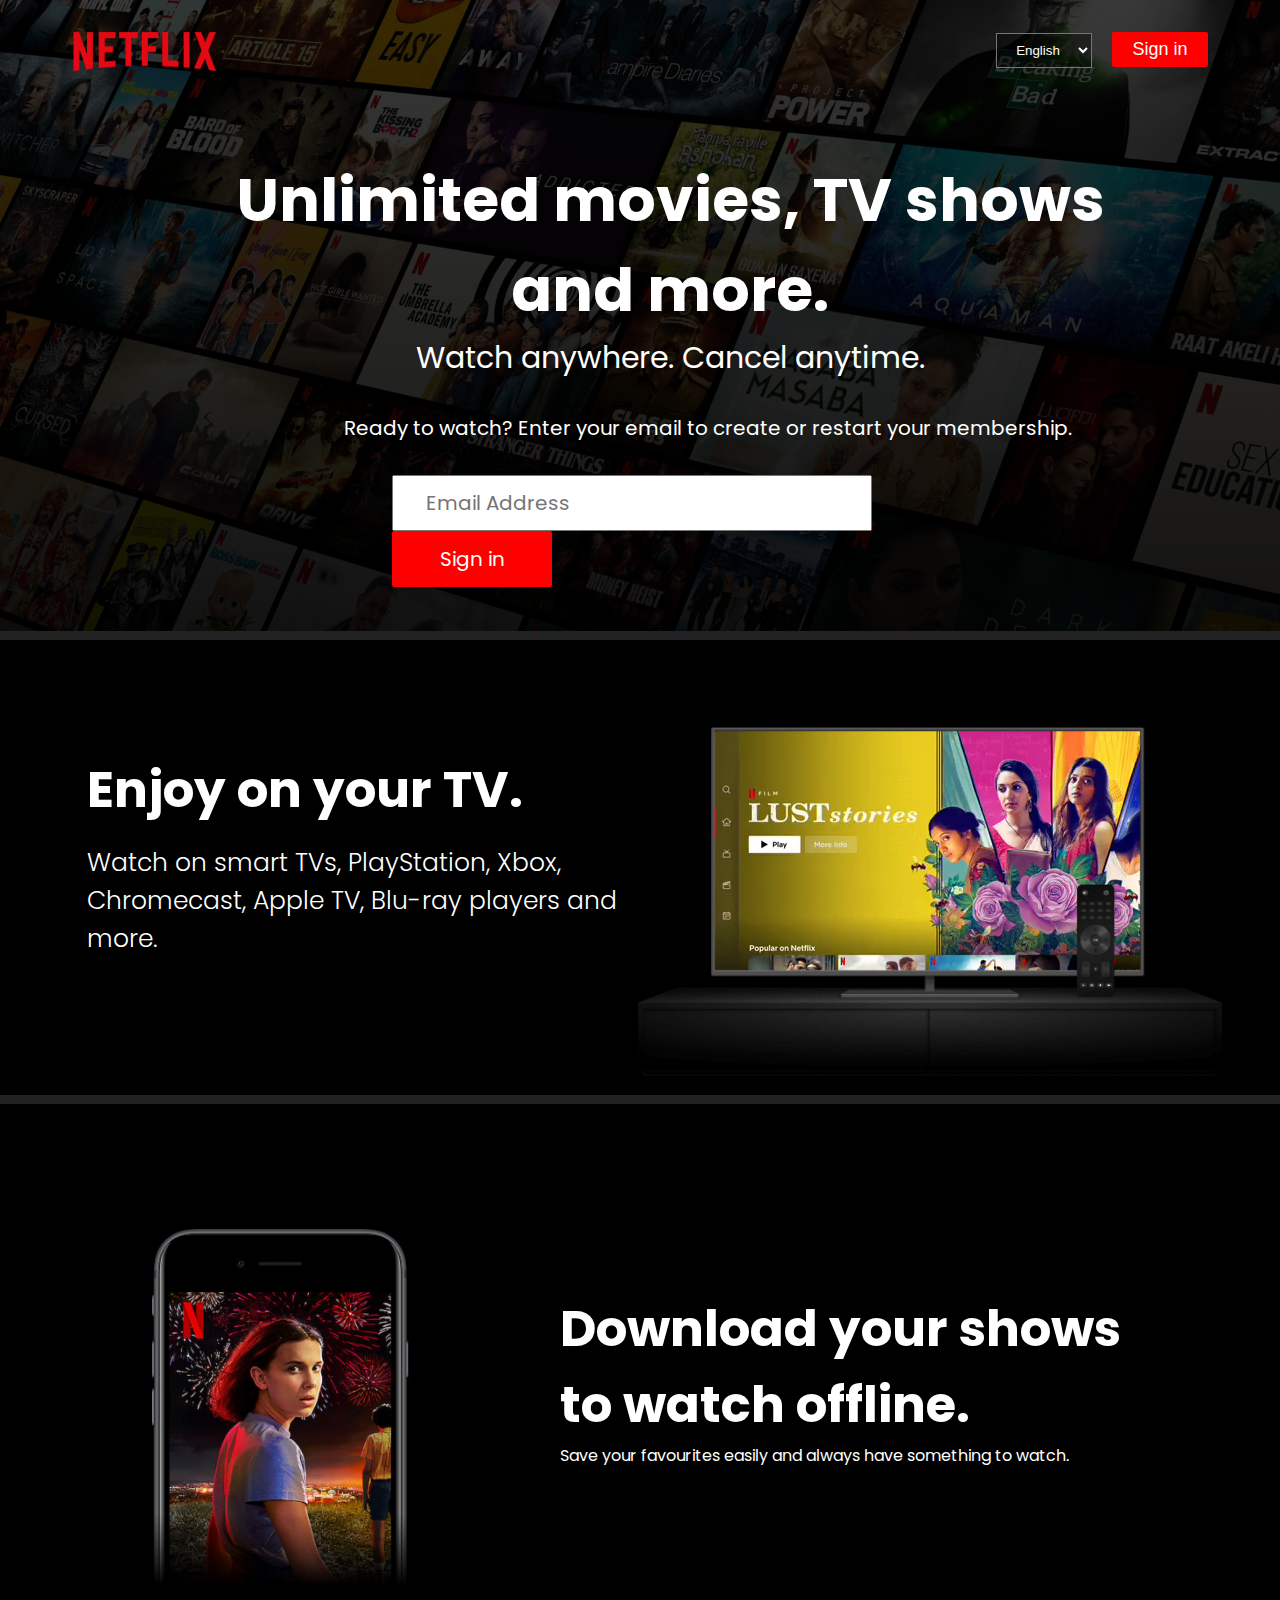
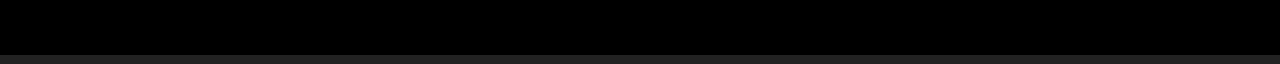
==== index.html @ 7299bcef "Add files via upload" ====
<!DOCTYPE html>
<html lang="en">

<head>
    <meta charset="UTF-8">
    <meta http-equiv="X-UA-Compatible" content="IE=edge">
    <meta name="viewport" content="width=device-width, initial-scale=1.0">
    <link rel="stylesheet" href="style.css">
    <link rel="stylesheet" href="pre-create.css">
    <link href="https://fonts.googleapis.com/css2?family=Poppins:wght@200;300;400&display=swap" rel="stylesheet">
    <title>Document</title>
</head>

<body>
    <header>
        <div class="main">
            <div class="logo_button flex">
                <div class="logo"><img src="images/logo.png" alt="" srcset=""></div>
                <div class="right_buttons ">
                    <div class="languages ">
                        <label for="pet-select"><i class="fa fa-globe"></i></label>
                        <select id="pet-select">
                            <option value="English">English</option>
                            <option value="हिन्दी">हिन्दी</option>
                        </select>
                        <button class="hedear_button">Sign in</button>
                    </div>
                </div>
            </div>
            <div class="center">
                <div class="header_data grid-center">
                    <h1>Unlimited movies, TV shows and more.</h1>
                    <p>Watch anywhere. Cancel anytime.</p>
                </div>
                <p class="width-100">Ready to watch? Enter your email to create or restart your membership.</p>
                <div class="search">
                    <div class="center">
                        <input type="text" placeholder="Email Address" name="search">
                        <button class="search_button">Sign in</button>
                    </div>
                </div>
            </div>
    </header>
    <section class="second_section">
        <div class="tvsection">
            <h1>Enjoy on your TV.</h1>
            <h3>Watch on smart TVs, PlayStation, Xbox, Chromecast, Apple TV, Blu-ray players and more.</h3>
        </div>
        <div class="video_section">
            <img src="images/tv.png" alt="" srcset="">
            <video autoplay loop muted plays-inline>
                <source src="images/1.m4v">
            </video>
        </div>
    </section>
    <section class="download_section">
        <div class="download_image">
            <img src="images/mobile.jpeg" alt="" srcset="">
        </div>
        <div class="download_data">
            <h1>Download your shows to watch offline.</h1>
            <p>Save your favourites easily and always have something to watch.</p>
        </div>

    </section>
</body>

</html>
---- style.css ----
body {
    overflow-x: hidden;
}

.main {
    height: 40rem;
    background: linear-gradient(rgba(0, 0, 0, 0.7), rgba(0, 0, 0, 0.9)), url(images/banner.jpeg);
    background-repeat: no-repeat;
    background-size: cover;
    padding: 0rem 4.5rem;
    border-bottom: 0.6rem solid #222222;
    /* z-index: -100; */
}

.logo img {
    width: 9rem;
}

#pet-select {
    height: 2.2rem;
    width: 6rem;

}

#pet-select {
    background: transparent;
    color: white;
    background-color:
        rgba(0, 0, 0, 0.4);
    text-align: center;
    cursor: pointer;
}

.hedear_button {
    background-color: red;
    color: white;
    width: 6rem;
    height: 2.2rem;
    border: none;
    margin-left: 1rem;
    font-size: 18px;
    border-radius: 2px;
    cursor: pointer;
}

.header_data {
    max-width: 90%;
}

input {
    width: 30rem;
    height: 3.5rem;
    padding: 0 2rem;
    font-family: 'Poppins', sans-serif;
    font-size: 20px;
    outline: none;

}

.search {
    margin-top: 2rem;
    margin-left: 20rem;
}

.center {
    margin-right: 100px;
}

.download_section {
    background-color: black;
    display: flex;
    justify-content: center;
    align-items: center;
    height: 35rem;
    color: white;
    font-family: 'Poppins', sans-serif;;
   border-bottom: 0.6rem solid #222222;
}
.download_image img{
    width: 35rem;
    /* margin-left: -9rem; */

}
.download_section h1{
    font-size: 50px;
    width: 80%;
}



























/* =================================================== */
@media only screen and (max-width: 600px) {
    .main {
        padding: 0;
        height: 45rem;
    }

    .flex {
        width: 100%;
        display: flex;
        justify-content: space-around;
        padding-top: 2rem;
        margin: auto;

    }

    .grid-center h1 {
        width: 170%;
        display: grid;
        place-items: center;
        font-size: 34px;
        color: white;
        font-family: 'Poppins', sans-serif;
        text-align: center;
    }

    .header_data p {
        margin-top: 1rem;
    }

    .width-100 {
        width: 100%;
        font-size: 20px;
        color: white;
        font-family: 'Poppins', sans-serif;
        margin-left: 3rem;
        margin-top: 2rem;
        text-align: center;
    }

    .search {
        margin: 0rem;
    }

    input {
        width: 21rem;
        height: 3.5rem;
        padding: 0px 2rem;
        font-family: 'Poppins', sans-serif;
        font-size: 20px;
        outline: none;
        margin: 26px 20px;
    }

    .search_button {
        width: 12rem;
        margin-left: 100px;
    }



}







































































/* ============================================= responsive ==============================================*/
@media only screen and (max-width: 600px) {


    .main {
        padding: 0;
    }

    .flex {
        display: flex;
        justify-content: space-between;
        padding-top: 2rem;

    }

    .grid-center {
        display: grid;
        place-items: center;
        font-size: 15px;
        color: white;
        padding-top: 5rem;
        margin-left: 0.5rem;
        font-family: 'Poppins', sans-serif;
        text-align: center;
    }
}
---- pre-create.css ----
* {
    padding: 0;
    margin: 0;
    box-sizing: border-box;
}

text-center {
    text-align: center;
}

.flex {
    display: flex;
    justify-content: space-between;
    padding-top: 2rem;
}

.grid-center {
    display: grid;
    place-items: center;
    font-size: 30px;
    color: white;
    padding-top: 5rem;
    margin-left: 10rem;
    font-family: 'Poppins', sans-serif;
    text-align: center;
}

.width-100 {
    width: 100%;
    font-size: 20px;
    color: white;
    font-family: 'Poppins', sans-serif;
    margin-left: 17rem;
    margin-top: 2rem;
}

.search_button {
    height: 3.5rem;
    width: 10rem;
    background-color: red;
    color: white;
    font-family: 'Poppins', sans-serif;
    font-size: 20px;
    border: none;
    border-radius: 2px;
    cursor: pointer;
}

.radius {
    border-radius: 2px;
}

.second_section {
    background-color: black;
    height: 29rem;
    color: white;
    font-family: 'Poppins', sans-serif;
    display: flex;
    justify-content: center;
    border-bottom: 0.6rem solid #222222
}

.tvsection {
    margin-top: 7rem;
    width: 43%;
    font-family: 'Poppins', sans-serif;
    position: relative;
}

.tvsection h1 {
    margin-bottom: 1rem;
    font-size: 50px;
}

.tvsection h3 {
    font-size: 25px;
    font-weight: 350;
}

.video_section img {
    width: 36.5rem;
    position: absolute;
    z-index: 10;
}

.video_section video {
    width: 30rem;
    margin-top: 88.9px;
    margin-left: 75px;
    z-index: -122;
}

/* =================================================== */
@media only screen and (max-width: 600px) {
    .main {
        padding: 0;
        height: 45rem;
    }

    .flex {
        width: 100%;
        display: flex;
        justify-content: space-around;
        padding-top: 2rem;
        margin: auto;

    }

    .grid-center {
        display: grid;
        place-items: center;
        font-size: 18px;
        color: white;
        padding-top: 2rem;
        margin-left: 6.5rem;
        font-family: 'Poppins', sans-serif;
        text-align: center;
    }

    .header_data p {
        margin-top: 1rem;
    }

    .width-100 {
        width: 100%;
        font-size: 20px;
        color: white;
        font-family: 'Poppins', sans-serif;
        margin-left: 3rem;
        margin-top: 2rem;
        text-align: center;
    }

    .second_section {
        height: 31rem;
        display: block;
    }

    .tvsection {
        width: 100%;
        margin-top: 0%;
        padding-top: 10%;
        text-align: center;
    }

    .tvsection h1 {
        font-size: 28px;
    }

    .tvsection h3 {
        font-size: 18px;
        font-weight: 350;
        padding: 0% 9%;
    }

    .video_section img {
        width: 23.5rem;
        position: absolute;
        z-index: 10;
    }

    .video_section video {
        width: 18rem;
        margin-top: 58.9px;
        margin-left: 49px;
        z-index: -122;
    }
}
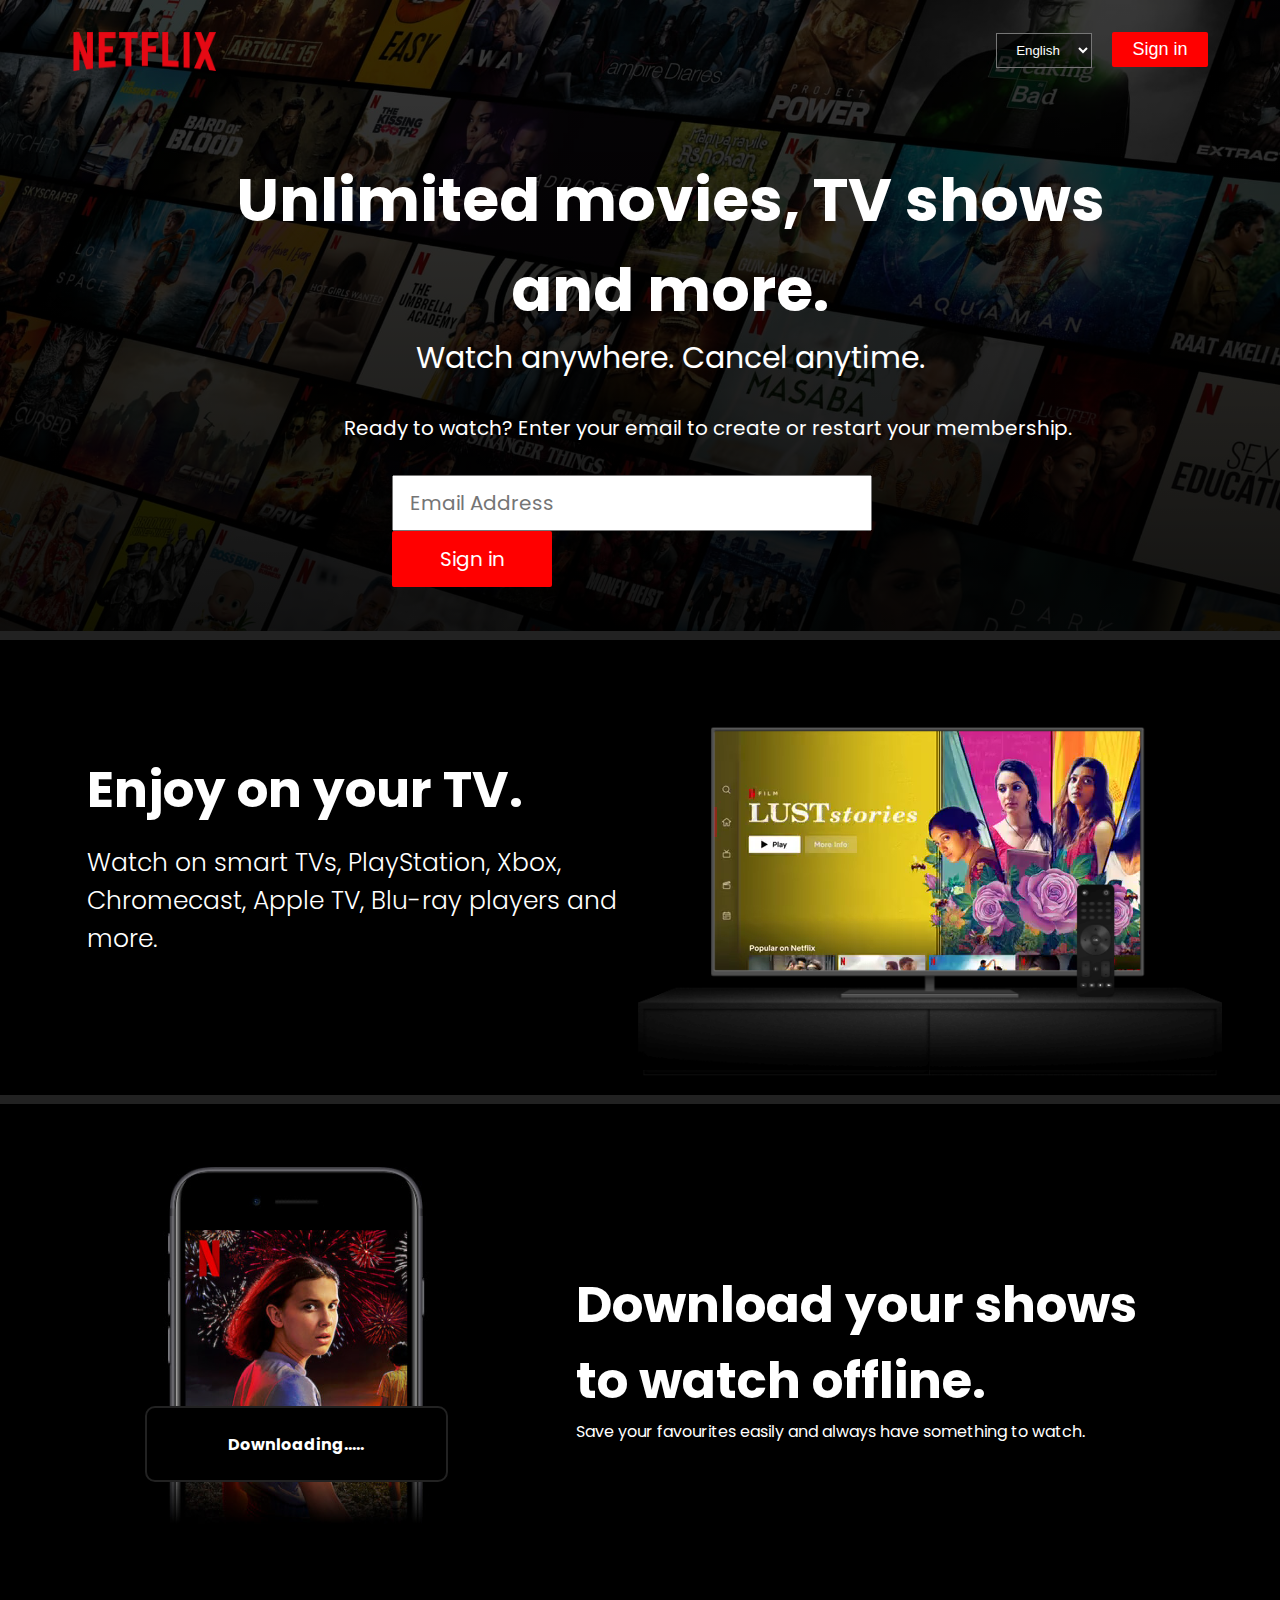
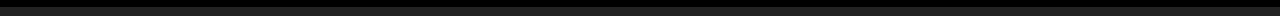
==== commit 3a1cb586: "Add files via upload" ====
--- a/index.html
+++ b/index.html
@@ -56,13 +56,33 @@
     <section class="download_section">
         <div class="download_image">
             <img src="images/mobile.jpeg" alt="" srcset="">
+            <div class="animation">
+            <img class="stranger_things"src="images/boxshot.png" alt="" srcset="">
+            <h4>Downloading.....</h4>
+            <img src="images/download-icon.gif" alt="" srcset="">    
+            </div>
         </div>
+        
         <div class="download_data">
             <h1>Download your shows to watch offline.</h1>
             <p>Save your favourites easily and always have something to watch.</p>
         </div>
+    </section>
+    <div class="copy_section">
+        <div class="copy_data">
+            <h1>Download your shows to watch offline.</h1>
+            <p>Save your favourites easily and always have something to watch.</p>
+        </div>
+        <div class="copy_stranger_image">
+            <img class="copy_stranger_image" src="images/mobile.jpeg" alt="" srcset="">
+            <div class="copy_animation">
+            <img class="copy_stranger_things"src="images/boxshot.png" alt="" srcset="">
+            <h4>Downloading.....</h4>
+            <img src="images/download-icon.gif" alt="" srcset="">    
+            </div>
+        </div>
 
-    </section>
+    </div>
 </body>
 
 </html>--- a/style.css
+++ b/style.css
@@ -50,7 +50,7 @@
 input {
     width: 30rem;
     height: 3.5rem;
-    padding: 0 2rem;
+    padding: 0 1rem;
     font-family: 'Poppins', sans-serif;
     font-size: 20px;
     outline: none;
@@ -71,21 +71,47 @@
     display: flex;
     justify-content: center;
     align-items: center;
-    height: 35rem;
+    height: 32rem;
     color: white;
     font-family: 'Poppins', sans-serif;;
    border-bottom: 0.6rem solid #222222;
+   position: relative;
 }
 .download_image img{
     width: 35rem;
-    /* margin-left: -9rem; */
+     margin-left: 1rem;
 
 }
 .download_section h1{
     font-size: 50px;
     width: 80%;
 }
-
+.animation{
+    border: 2px solid;
+    display: flex;
+    width: 302.969px;
+    justify-content: space-around;
+    height: 76px;
+    align-items: center;
+    border: 2px solid #222222;
+    border-radius: 10px;
+    background-color: black;
+    position: relative;
+    left: 145px;
+    bottom: 125px;
+    z-index: 100;
+}
+.animation .stanger_things{
+    height: 72px;
+    width: 51px;
+}
+
+.animation img{
+    width: 15%;
+}
+.copy_section{
+    display: none;
+}
 
 
 
--- a/pre-create.css
+++ b/pre-create.css
@@ -165,4 +165,57 @@
         margin-left: 49px;
         z-index: -122;
     }
+
+    .download_section {
+        display: none;
+    }
+
+    .copy_section {
+        display: block;
+        background-color: black;
+        color: white;
+        position: relative;
+    }
+
+    .copy_data {
+        text-align: center;
+        font-family: 'Poppins', sans-serif;
+        font-size: 15px;
+        padding: 1.5rem 21px;
+    }
+    .copy_data p{
+        margin-top: 22px;
+    }
+
+    .copy_image img {
+        width: 500px;
+    }
+
+    .copy_stranger_image {
+        width: 500px;
+        margin: -0 -28px;
+    }
+
+    .copy_animation {
+        display: flex;
+        align-items: center;
+        border: 2px solid #222222;
+        display: flex;
+        width: 18rem;
+        margin: 0px 80px;
+        justify-content: space-around;
+        align-items: center;
+        font-family: 'Poppins', sans-serif;
+        position: relative;
+        bottom: 120px;
+        border-radius: 10px;
+        background-color: black;
+        padding: 11px;
+      
+    }
+
+
+    .copy_animation img {
+        width: 15%;
+    }
 }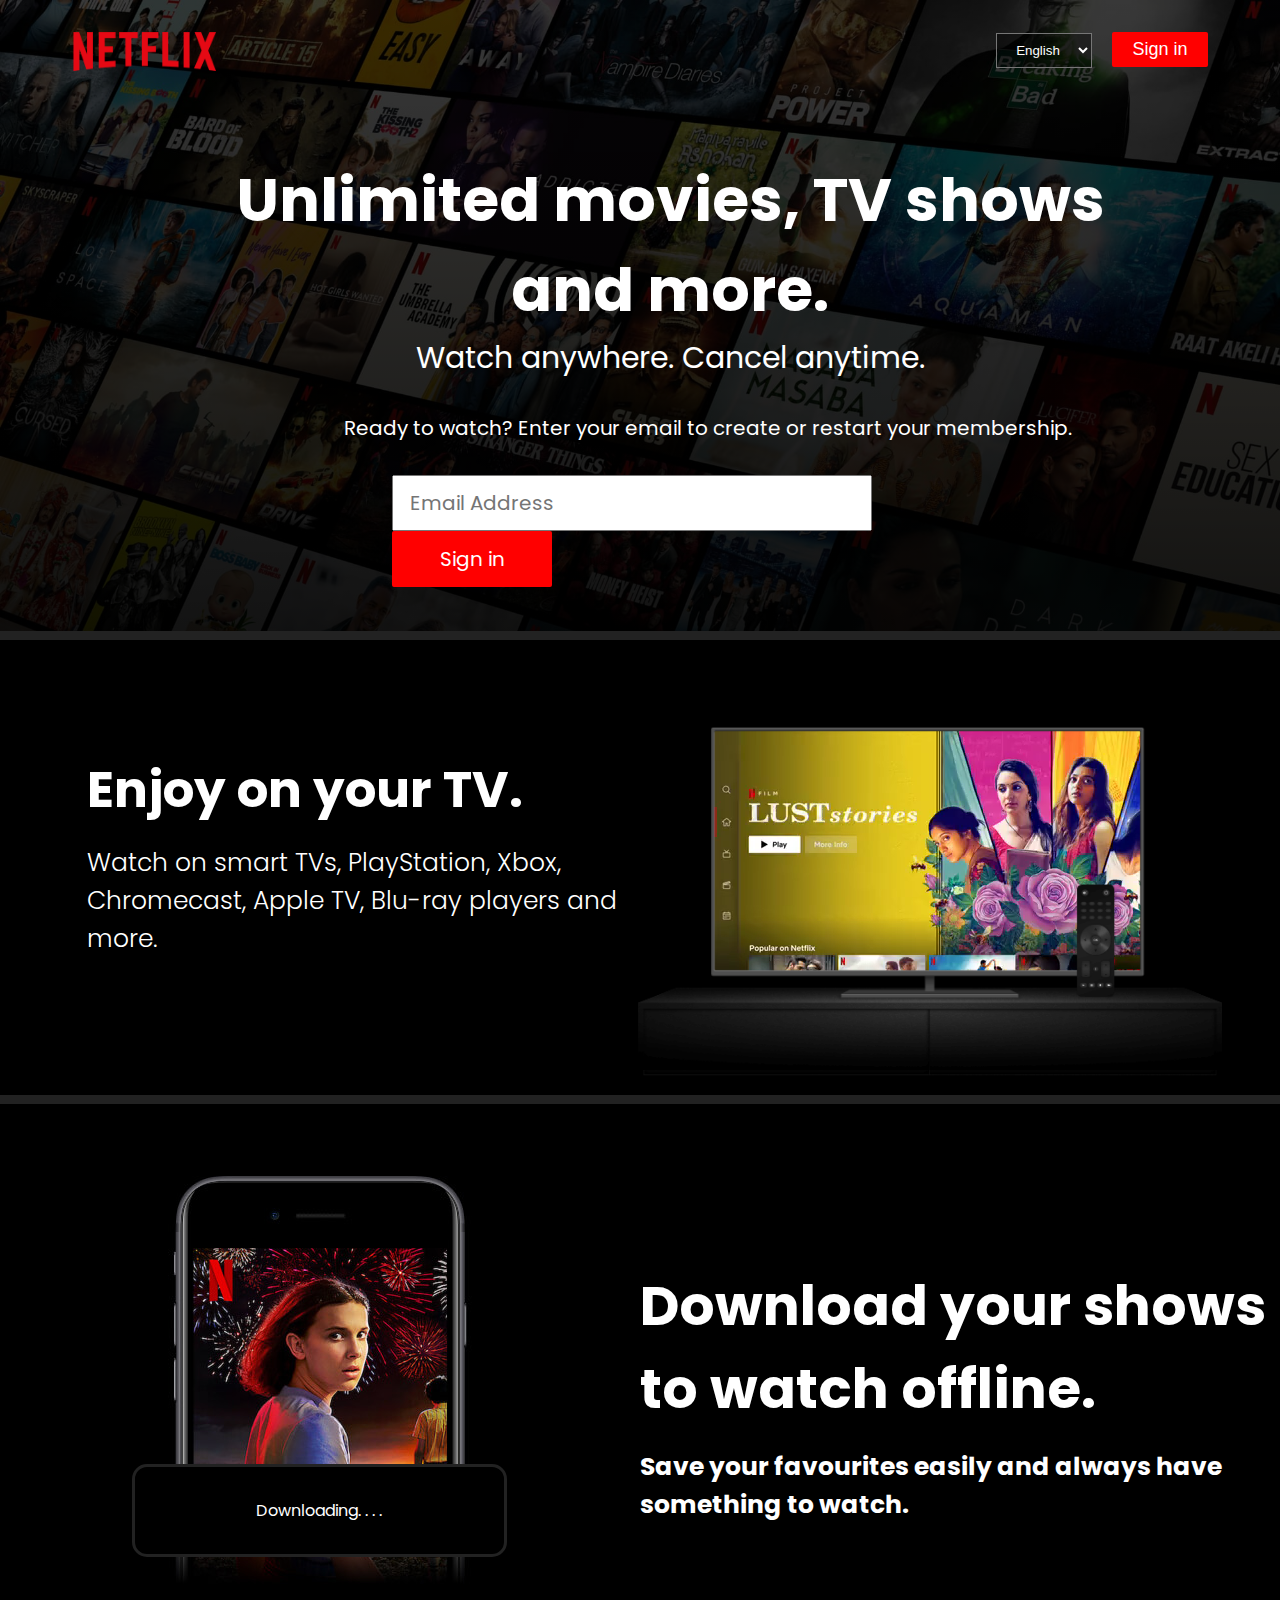
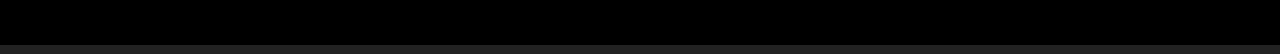
==== commit c5755cb9: "Add files via upload" ====
--- a/index.html
+++ b/index.html
@@ -53,36 +53,23 @@
             </video>
         </div>
     </section>
-    <section class="download_section">
-        <div class="download_image">
-            <img src="images/mobile.jpeg" alt="" srcset="">
-            <div class="animation">
-            <img class="stranger_things"src="images/boxshot.png" alt="" srcset="">
-            <h4>Downloading.....</h4>
-            <img src="images/download-icon.gif" alt="" srcset="">    
-            </div>
+    <section class="download">
+        <div class="left">
+            <img src="images/mobile.jpeg" alt="">
         </div>
-        
-        <div class="download_data">
+        <div class="left_content">
+            <img src="images/boxshot.png" alt="" srcset="">
+            <p>Downloading. . . .</p>
+            <img class="gif_img" src="images/download _anim.gif" alt="" srcset="">
+        </div>
+
+        <div class="right">
             <h1>Download your shows to watch offline.</h1>
-            <p>Save your favourites easily and always have something to watch.</p>
+            <br>
+            <h3>Save your favourites easily and always have something to watch.</h3>
         </div>
     </section>
-    <div class="copy_section">
-        <div class="copy_data">
-            <h1>Download your shows to watch offline.</h1>
-            <p>Save your favourites easily and always have something to watch.</p>
-        </div>
-        <div class="copy_stranger_image">
-            <img class="copy_stranger_image" src="images/mobile.jpeg" alt="" srcset="">
-            <div class="copy_animation">
-            <img class="copy_stranger_things"src="images/boxshot.png" alt="" srcset="">
-            <h4>Downloading.....</h4>
-            <img src="images/download-icon.gif" alt="" srcset="">    
-            </div>
-        </div>
 
-    </div>
 </body>
 
 </html>--- a/style.css
+++ b/style.css
@@ -66,52 +66,6 @@
     margin-right: 100px;
 }
 
-.download_section {
-    background-color: black;
-    display: flex;
-    justify-content: center;
-    align-items: center;
-    height: 32rem;
-    color: white;
-    font-family: 'Poppins', sans-serif;;
-   border-bottom: 0.6rem solid #222222;
-   position: relative;
-}
-.download_image img{
-    width: 35rem;
-     margin-left: 1rem;
-
-}
-.download_section h1{
-    font-size: 50px;
-    width: 80%;
-}
-.animation{
-    border: 2px solid;
-    display: flex;
-    width: 302.969px;
-    justify-content: space-around;
-    height: 76px;
-    align-items: center;
-    border: 2px solid #222222;
-    border-radius: 10px;
-    background-color: black;
-    position: relative;
-    left: 145px;
-    bottom: 125px;
-    z-index: 100;
-}
-.animation .stanger_things{
-    height: 72px;
-    width: 51px;
-}
-
-.animation img{
-    width: 15%;
-}
-.copy_section{
-    display: none;
-}
 
 
 
--- a/pre-create.css
+++ b/pre-create.css
@@ -88,6 +88,54 @@
     margin-top: 88.9px;
     margin-left: 75px;
     z-index: -122;
+}
+
+.download {
+    background-color: black;
+    position: relative;
+    height: 550px;
+    display: flex;
+    border-bottom: 0.6rem solid #222222
+}
+
+.left_content {
+    display: flex;
+    color: white;
+    justify-content: space-around;
+    align-items: center;
+    width: 375px;
+    border: 3px solid #222222;
+    font-family: 'Poppins', sans-serif;
+    height: 93px;
+    position: absolute;
+    top: 360px;
+    left: 132px;
+    background-color: black;
+    border-radius: 15px;
+
+}
+
+.left_content img {
+width: 50px;
+height: auto;
+}
+
+
+.right {
+    color: white;
+    display: grid;
+    position: absolute;
+    left: 40rem;
+    top: 10rem;
+    width: 43rem;
+}
+.right h1{
+    font-family:'Poppins', sans-serif;
+    font-size: 55px;
+}
+.right h3{
+    font-family:'Poppins', sans-serif;
+    font-size: 25px;
 }
 
 /* =================================================== */
@@ -165,57 +213,55 @@
         margin-left: 49px;
         z-index: -122;
     }
-
-    .download_section {
-        display: none;
-    }
-
-    .copy_section {
+    .download{
         display: block;
-        background-color: black;
-        color: white;
-        position: relative;
-    }
-
-    .copy_data {
-        text-align: center;
-        font-family: 'Poppins', sans-serif;
-        font-size: 15px;
-        padding: 1.5rem 21px;
-    }
-    .copy_data p{
-        margin-top: 22px;
-    }
-
-    .copy_image img {
-        width: 500px;
-    }
-
-    .copy_stranger_image {
-        width: 500px;
-        margin: -0 -28px;
-    }
-
-    .copy_animation {
+        position: absolute;
+        background-color: #000;
+        height: 650px;
+    }
+
+    .left{
+        background-color: #000;
+        height: 570px;
+    }
+
+    .left img{
+        width: 393px;
+     margin: 250px 0px;
+    }
+    .left_content {
         display: flex;
-        align-items: center;
-        border: 2px solid #222222;
-        display: flex;
-        width: 18rem;
-        margin: 0px 80px;
+        color: white;
         justify-content: space-around;
         align-items: center;
+        width: 285px;
+        border: 3px solid #222222;
         font-family: 'Poppins', sans-serif;
-        position: relative;
-        bottom: 120px;
-        border-radius: 10px;
+        height: 82px;
+        position: absolute;
+        top: 520px;
+        left: 55px;
         background-color: black;
-        padding: 11px;
-      
-    }
-
-
-    .copy_animation img {
-        width: 15%;
-    }
-}+        border-radius: 15px;
+    }
+
+    .right{color: #000;
+        position: absolute;
+        left: 5px;
+        color: white;
+        font-size: 10px;
+        top: 1rem;
+        width: 10rem;
+        text-align: center;
+    
+}
+.right h1{
+    font-size: 25px;
+    width: 350px;
+    text-align: center;
+    margin-bottom: 20px;}
+
+}
+
+   
+
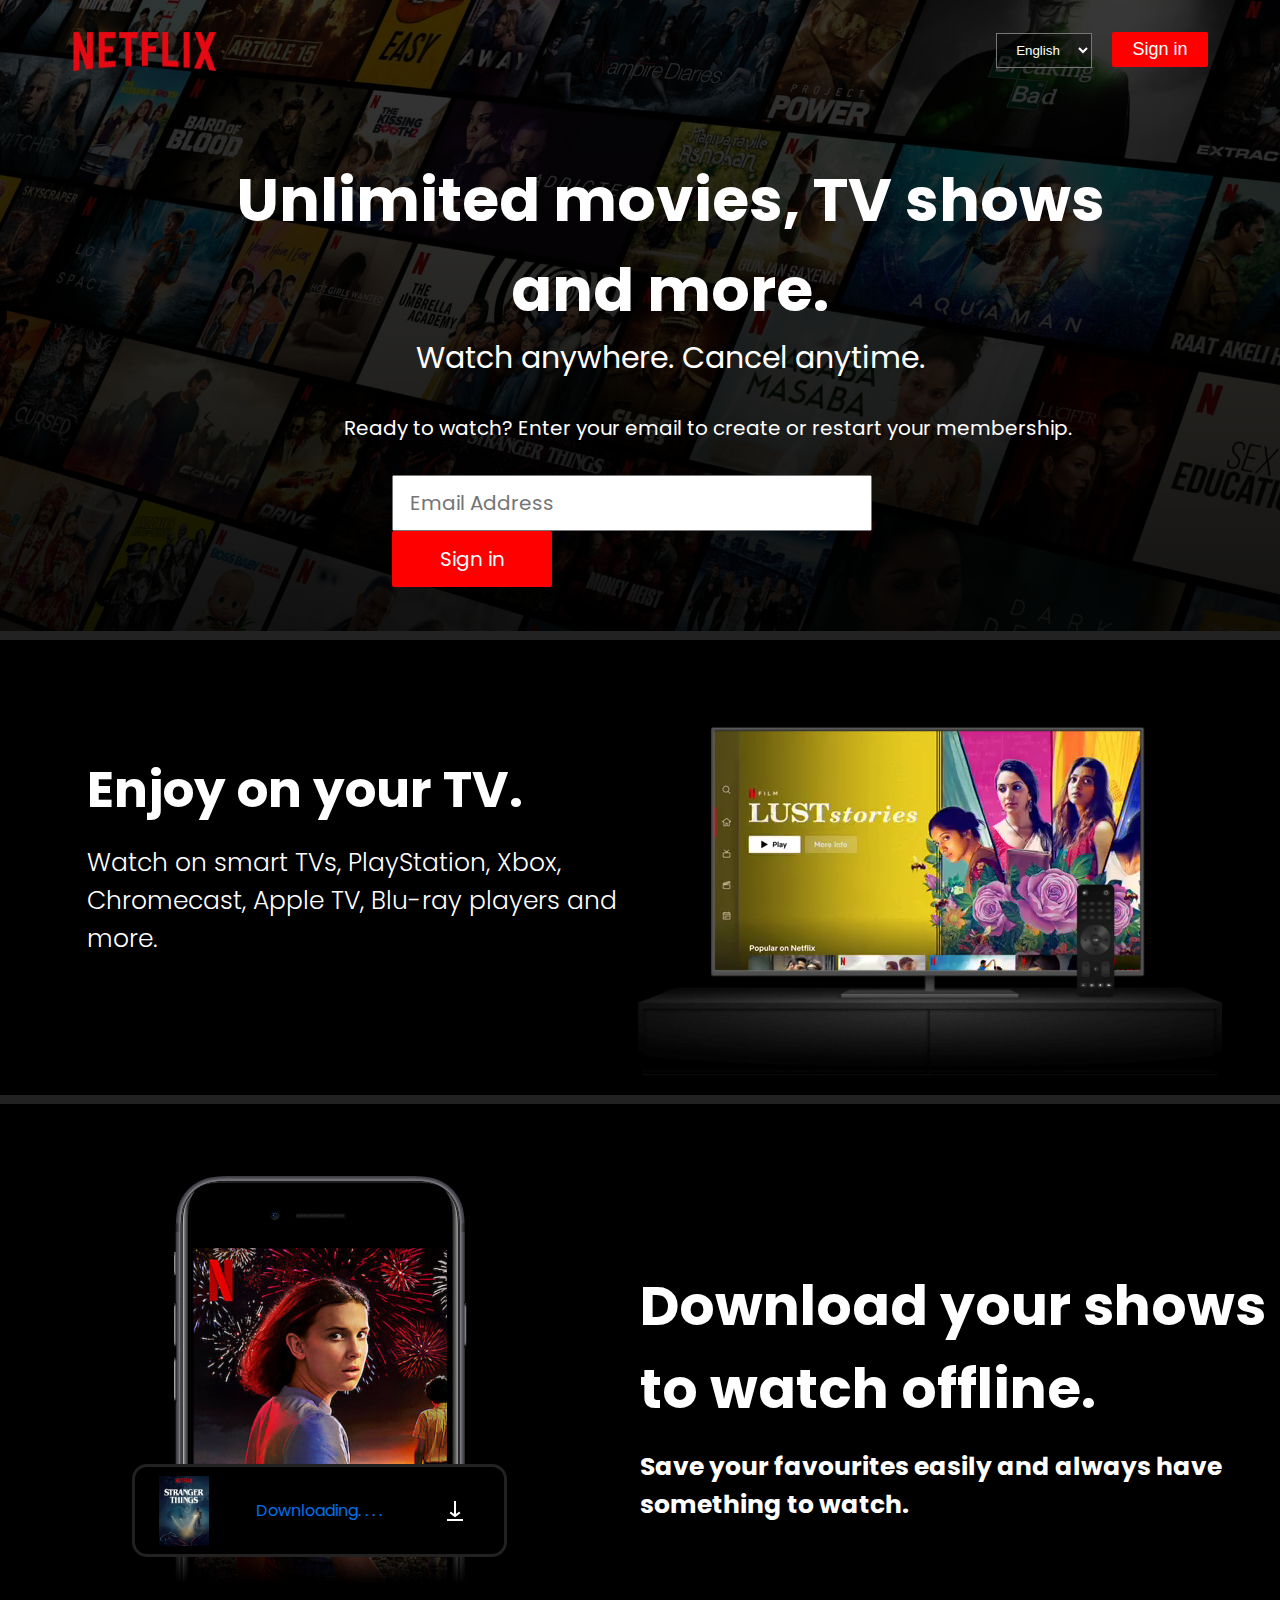
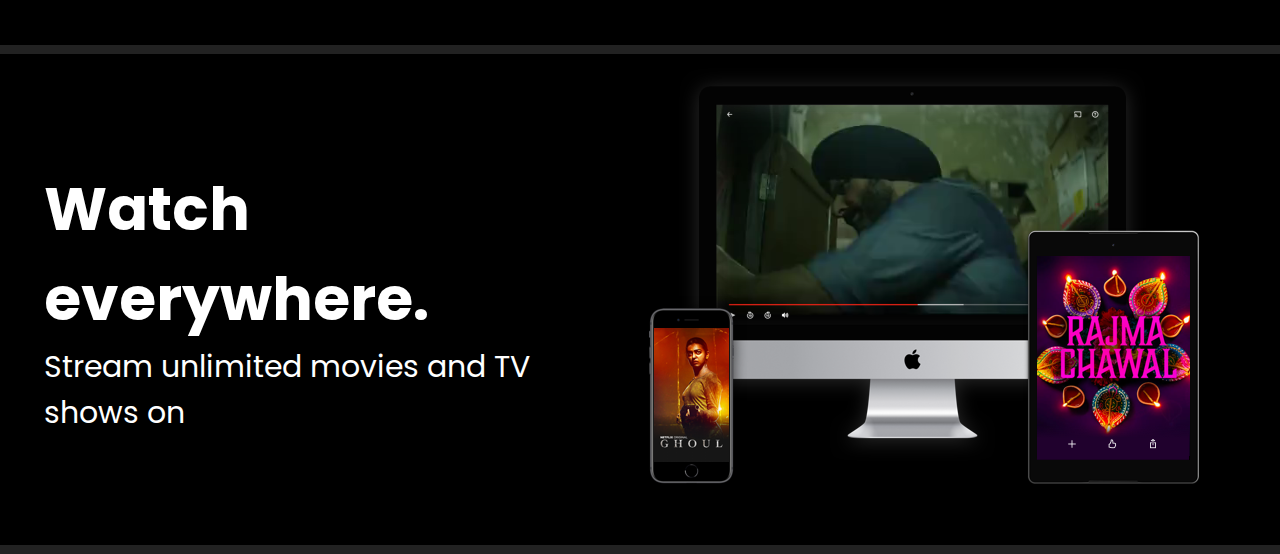
==== commit 9f401daf: "new changes" ====
--- a/index.html
+++ b/index.html
@@ -59,7 +59,8 @@
         </div>
         <div class="left_content">
             <img src="images/boxshot.png" alt="" srcset="">
-            <p>Downloading. . . .</p>
+            <p style="color:
+            #0071eb;">Downloading. . . .</p>
             <img class="gif_img" src="images/download _anim.gif" alt="" srcset="">
         </div>
 
@@ -69,6 +70,18 @@
             <h3>Save your favourites easily and always have something to watch.</h3>
         </div>
     </section>
+    <section class="section3">
+        <div class="section_data3">
+            <h1>Watch everywhere.</h1>
+               <p>Stream unlimited movies and TV shows on</p>
+        </div>
+        <div class="section3_section">
+            <img src="images/monitor.png" alt="" srcset="">
+            <video autoplay loop muted plays-inline>
+                <source src="images/2.m4v">
+            </video>
+        </div>
+    </section>
 
 </body>
 
--- a/style.css
+++ b/style.css
@@ -65,6 +65,8 @@
 .center {
     margin-right: 100px;
 }
+.section3_section{
+}
 
 
 
--- a/pre-create.css
+++ b/pre-create.css
@@ -116,8 +116,8 @@
 }
 
 .left_content img {
-width: 50px;
-height: auto;
+    width: 50px;
+    height: auto;
 }
 
 
@@ -129,13 +129,55 @@
     top: 10rem;
     width: 43rem;
 }
-.right h1{
-    font-family:'Poppins', sans-serif;
+
+.right h1 {
+    font-family: 'Poppins', sans-serif;
     font-size: 55px;
 }
-.right h3{
-    font-family:'Poppins', sans-serif;
+
+.right h3 {
+    font-family: 'Poppins', sans-serif;
     font-size: 25px;
+}
+
+.section3 {
+    background-color: #000;
+    height: 500px;
+    display: flex;
+    align-items: center;
+    justify-content: space-around;
+    color: white;
+    font-family: 'Poppins', sans-serif;
+    font-size: 30px;
+    border-bottom: 0.6rem solid #222222;
+    margin-top: 610px;
+}
+
+.section_data3 {
+    width: 40%;
+    margin-right: -3rem;
+
+}
+
+.section3_section {
+    position: relative;
+    z-index: 110;
+}
+
+.section3_section img {
+    position: relative;
+}
+
+.section3_section video {
+    position: absolute;
+    right: 118px;
+    width: 419px;
+    top: 38px;
+    z-index: -110;
+}
+
+.section3 {
+    margin-top: 0px;
 }
 
 /* =================================================== */
@@ -174,7 +216,7 @@
         font-size: 20px;
         color: white;
         font-family: 'Poppins', sans-serif;
-        margin-left: 3rem;
+        margin-left: 20px;
         margin-top: 2rem;
         text-align: center;
     }
@@ -213,22 +255,24 @@
         margin-left: 49px;
         z-index: -122;
     }
-    .download{
+
+    .download {
         display: block;
         position: absolute;
         background-color: #000;
         height: 650px;
     }
 
-    .left{
+    .left {
         background-color: #000;
         height: 570px;
     }
 
-    .left img{
+    .left img {
         width: 393px;
-     margin: 250px 0px;
-    }
+        margin: 250px 0px;
+    }
+
     .left_content {
         display: flex;
         color: white;
@@ -245,7 +289,8 @@
         border-radius: 15px;
     }
 
-    .right{color: #000;
+    .right {
+        color: #000;
         position: absolute;
         left: 5px;
         color: white;
@@ -253,15 +298,46 @@
         top: 1rem;
         width: 10rem;
         text-align: center;
-    
-}
-.right h1{
-    font-size: 25px;
-    width: 350px;
-    text-align: center;
-    margin-bottom: 20px;}
-
-}
-
-   
-
+
+    }
+
+    .right h1 {
+        font-size: 25px;
+        width: 350px;
+        text-align: center;
+        margin-bottom: 20px;
+    }
+
+    .section3_section {
+        margin-top: 3rem;
+    }
+
+    .section3 {
+        margin-top: 630px;
+        display: block;
+        height: 585px;
+    }
+
+    .section_data3 {
+        width: 100%;
+        font-size: 24px;
+        padding-top: 41px;
+        text-align: center;
+    }
+
+    .section3_section img {
+        position: relative;
+        width: 393px;
+    }
+
+
+    .section3_section video {
+        position: absolute;
+        right: 76px;
+        width: 243px;
+        top: 23px;
+        z-index: -110;
+    }
+
+
+}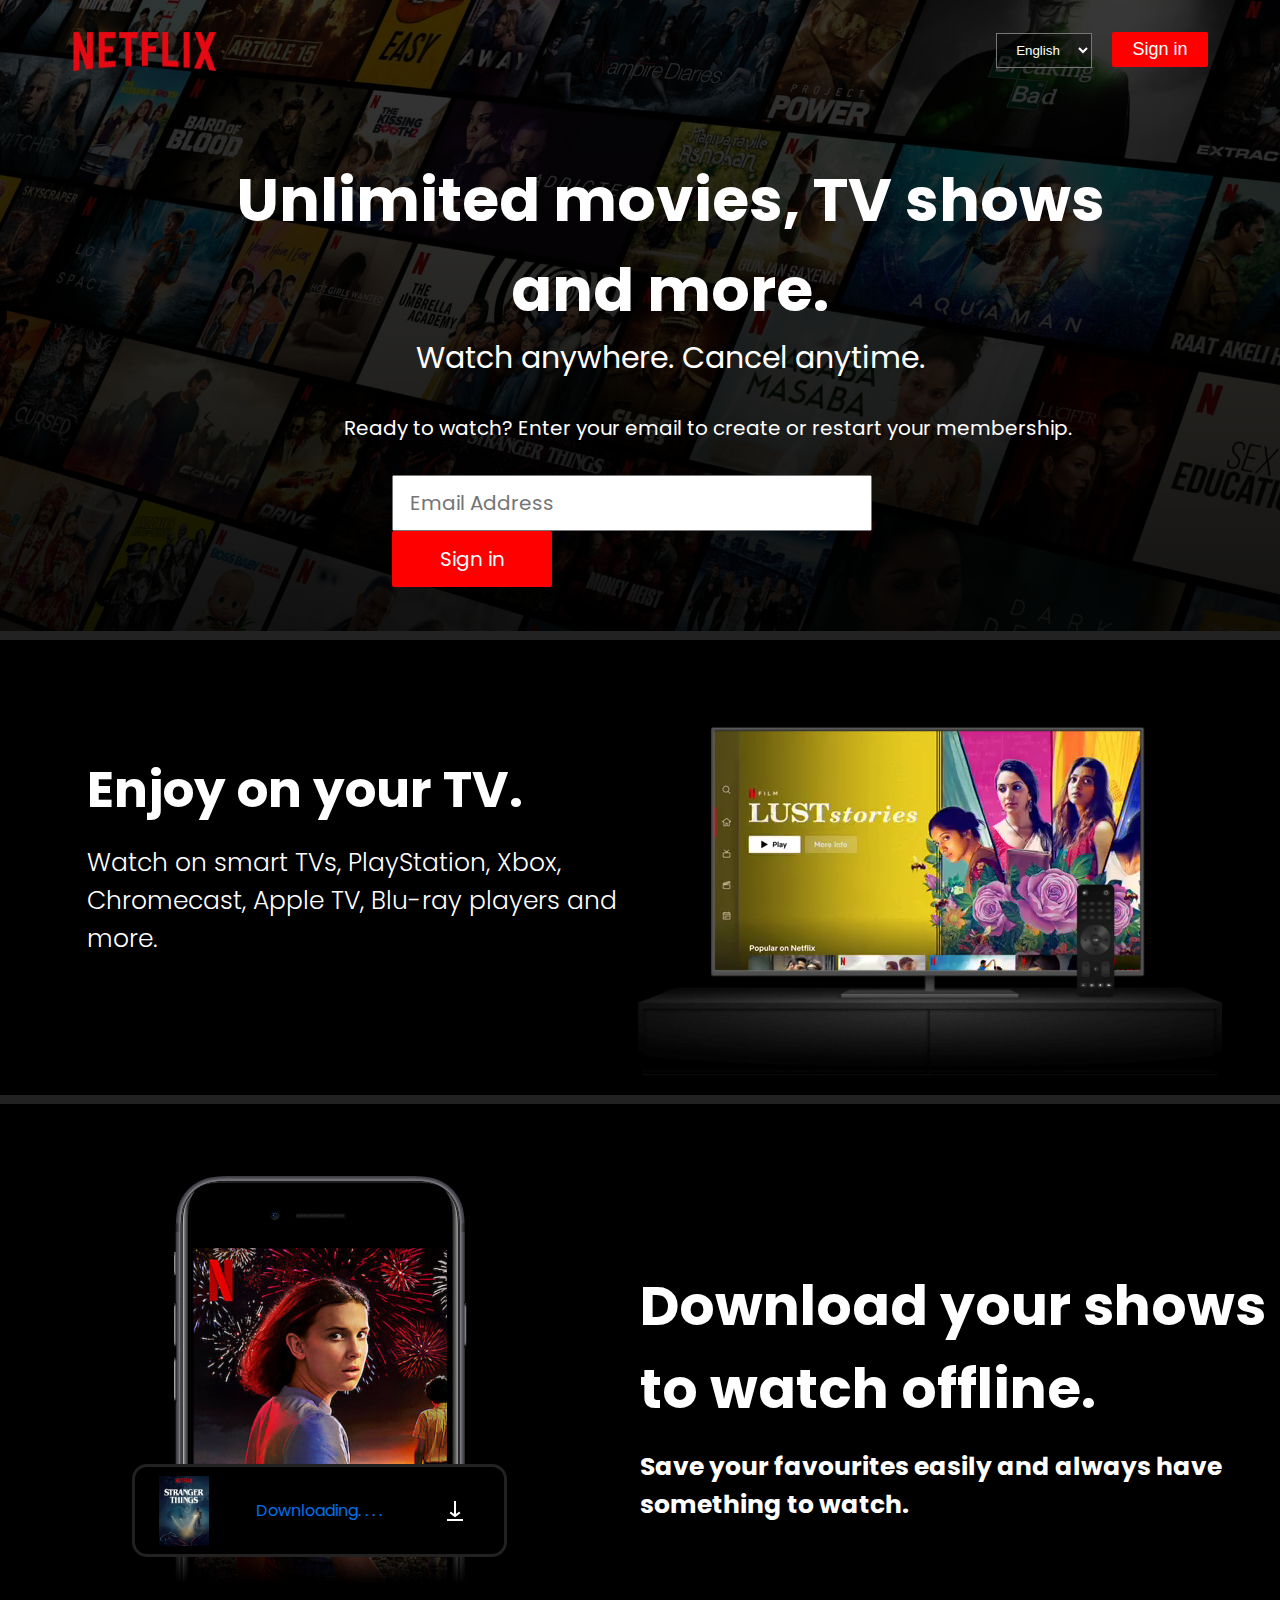
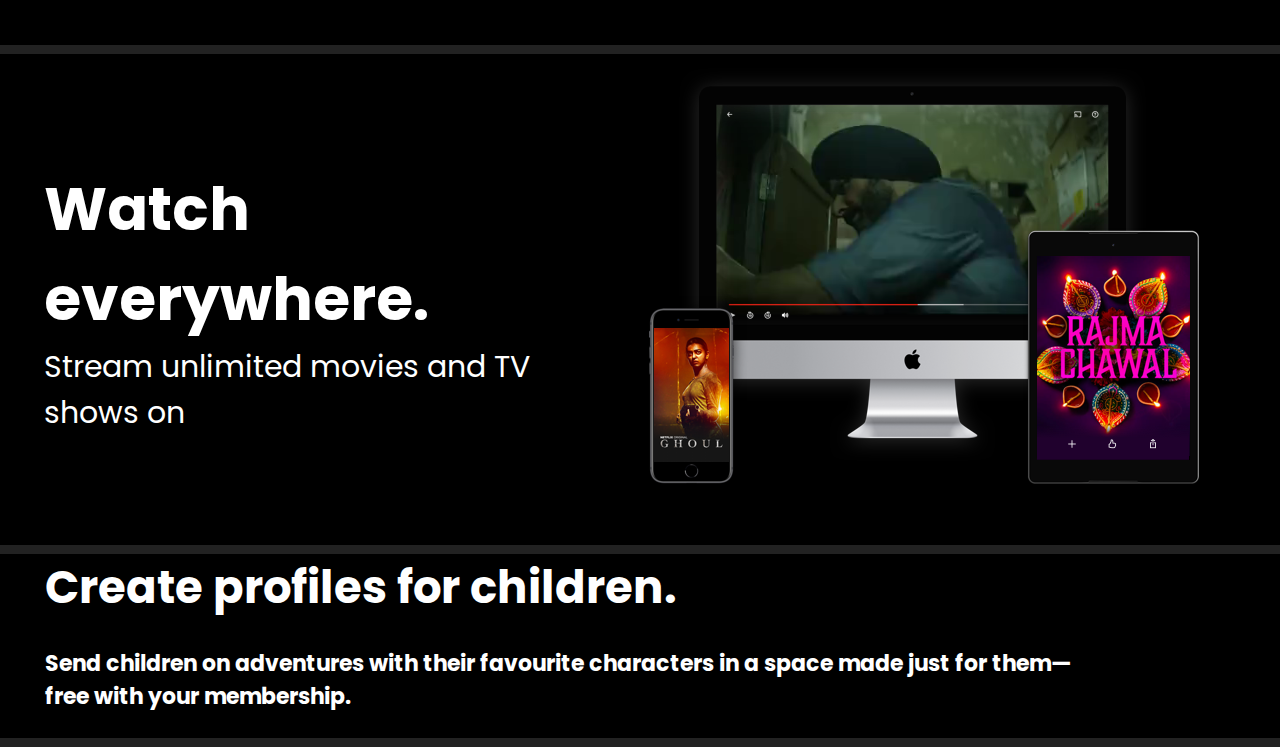
==== commit a240cb6d: "Add files via upload" ====
--- a/index.html
+++ b/index.html
@@ -73,7 +73,7 @@
     <section class="section3">
         <div class="section_data3">
             <h1>Watch everywhere.</h1>
-               <p>Stream unlimited movies and TV shows on</p>
+            <p>Stream unlimited movies and TV shows on</p>
         </div>
         <div class="section3_section">
             <img src="images/monitor.png" alt="" srcset="">
@@ -82,6 +82,16 @@
             </video>
         </div>
     </section>
+    <section class="section4">
+        <div class="left_new">
+            <img src="images/kids.png" alt="">
+        </div>
+        <div class="right_new">
+            <h1>Create profiles for children.</h1>
+            <h3>Send children on adventures with their favourite characters in a space made just for them—free with your
+                membership.</h3>
+        </div>
+    </section>
 
 </body>
 
--- a/pre-create.css
+++ b/pre-create.css
@@ -180,6 +180,30 @@
     margin-top: 0px;
 }
 
+.section4{
+    background-color: #000;
+    color: white;
+    display: flex;
+    justify-content: space-between;
+    align-items: center;
+    font-family:  'Poppins', sans-serif;
+    border-bottom: 0.6rem solid #222222;
+}
+
+
+.right_new{
+    margin-left: 45px;
+}
+.right_new h1{
+    width: 70%;
+    margin-bottom: 25px;
+    font-size: 45px;
+}
+.right_new h3{
+    width: 85%;
+    margin-bottom: 25px;
+    font-size: 22px;
+}
 /* =================================================== */
 @media only screen and (max-width: 600px) {
     .main {
@@ -295,7 +319,7 @@
         left: 5px;
         color: white;
         font-size: 10px;
-        top: 1rem;
+        top: 3rem;
         width: 10rem;
         text-align: center;
 
@@ -315,7 +339,7 @@
     .section3 {
         margin-top: 630px;
         display: block;
-        height: 585px;
+        height: 610px;
     }
 
     .section_data3 {
@@ -338,6 +362,28 @@
         top: 23px;
         z-index: -110;
     }
+    .section4{
+        display: block;
+        position: relative;
+        height: 580px;
+    
+    }
+.left_new img{   
+    position: absolute;
+    width: 351px;
+    top: 18rem;
+    left: 20px;
+}
+.right_new h1{
+    text-align: center;
+    width: 90%;
+    font-size: 30px;
+    padding-top: 25px;
+}
+.right_new h3{
+    text-align: center;
+    font-size: 19px;
+}
 
 
 }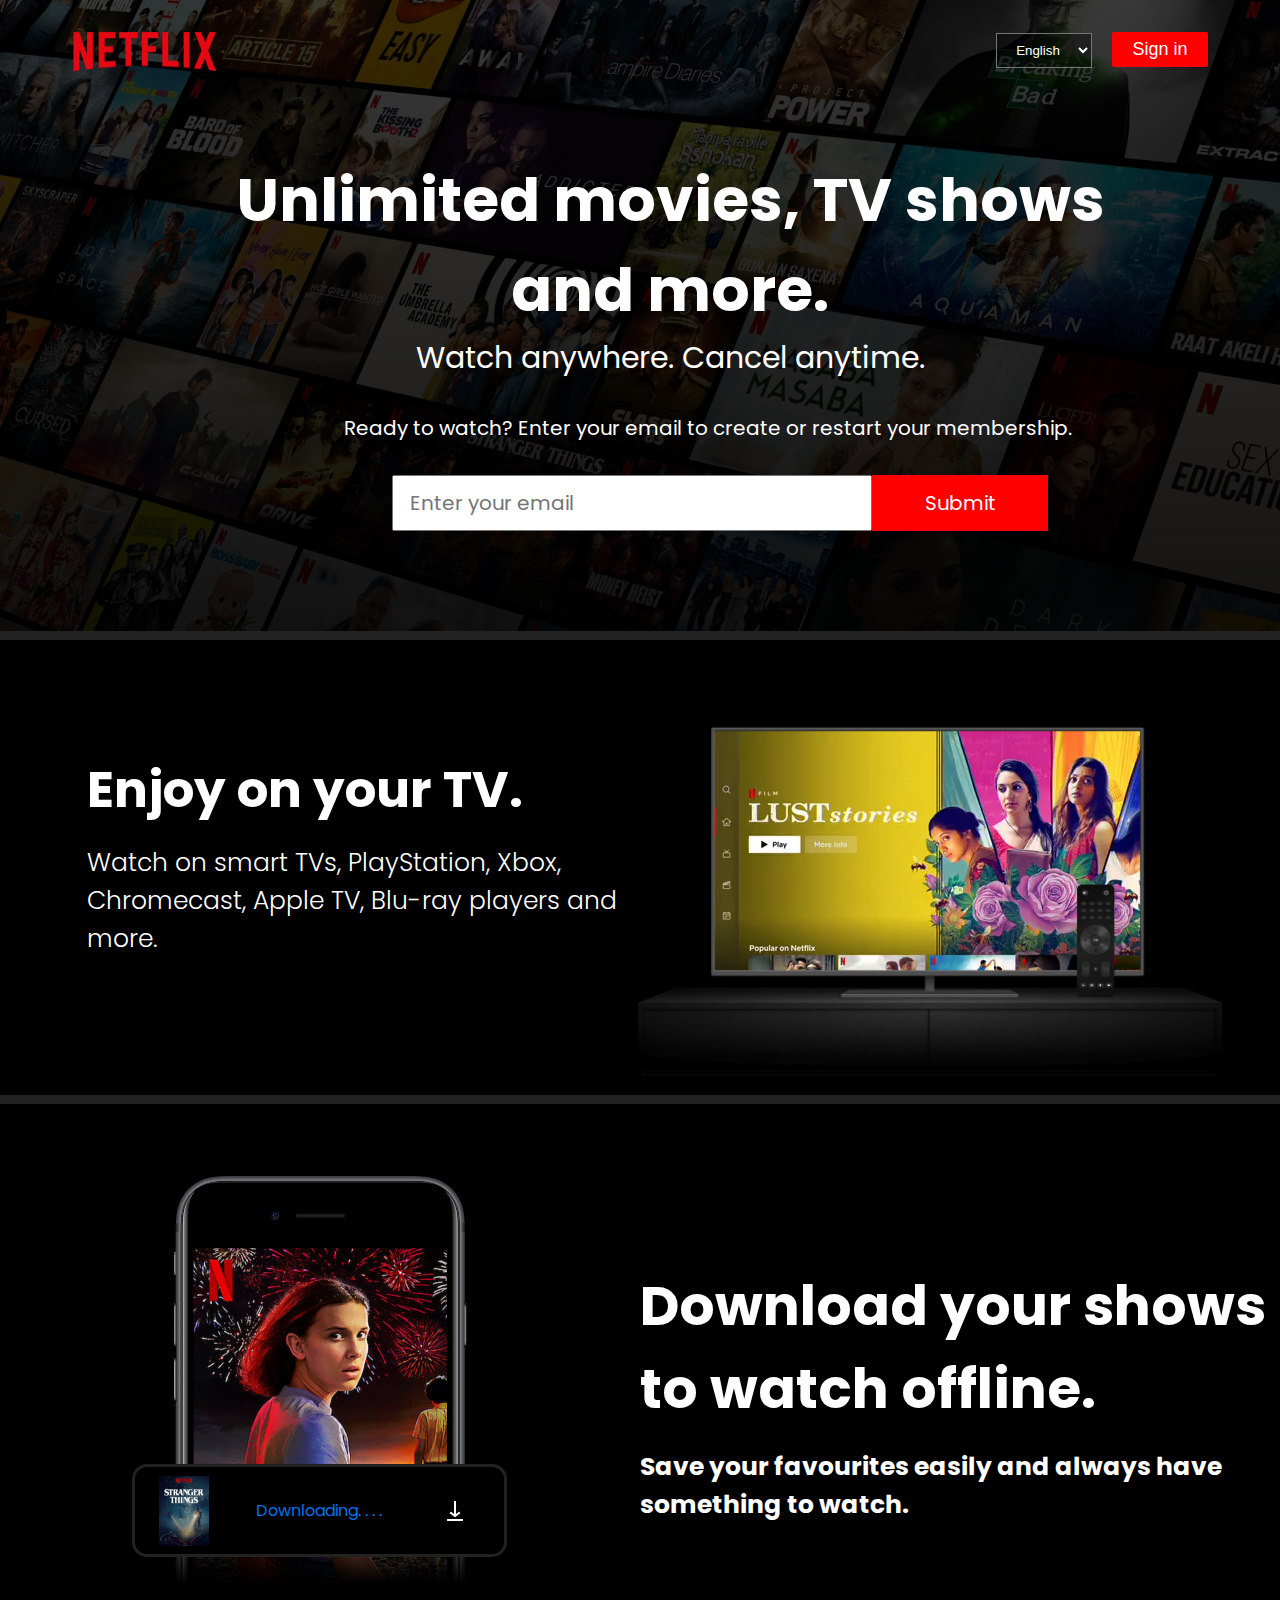
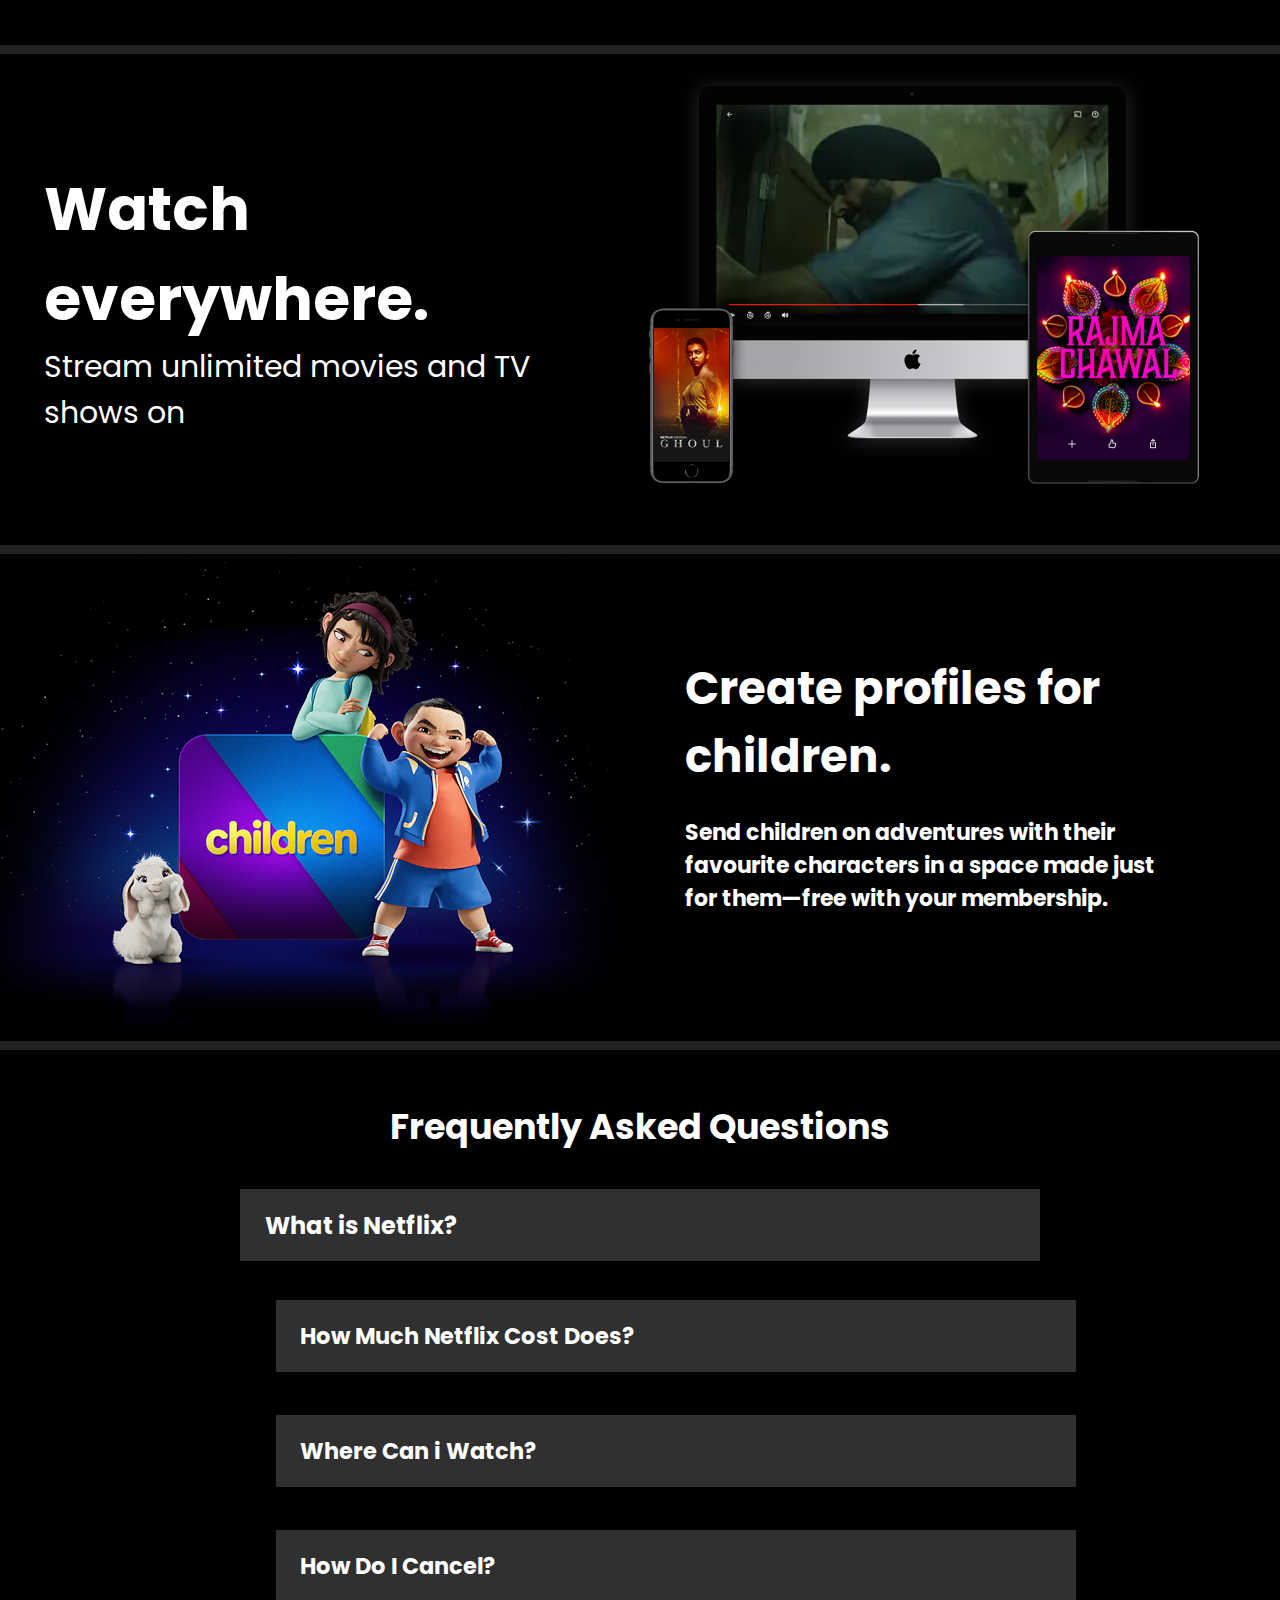
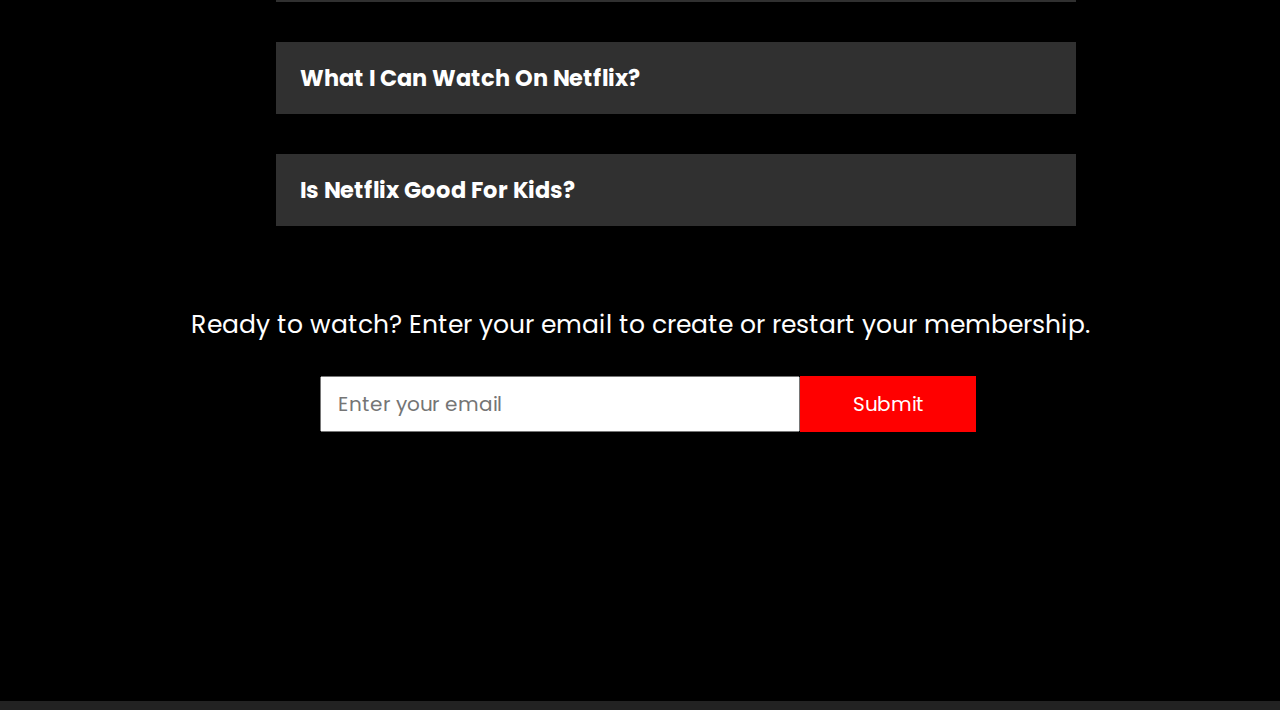
==== commit f093202e: "Add files via upload" ====
--- a/index.html
+++ b/index.html
@@ -19,9 +19,9 @@
                 <div class="right_buttons ">
                     <div class="languages ">
                         <label for="pet-select"><i class="fa fa-globe"></i></label>
-                        <select id="pet-select">
+                        <select size="1" onclick="window.location.href=this.value;" id="pet-select">
                             <option value="English">English</option>
-                            <option value="हिन्दी">हिन्दी</option>
+                            <option id="lang" value="https://www.netflix.com/in/">हिन्दी</option>
                         </select>
                         <button class="hedear_button">Sign in</button>
                     </div>
@@ -35,8 +35,10 @@
                 <p class="width-100">Ready to watch? Enter your email to create or restart your membership.</p>
                 <div class="search">
                     <div class="center">
-                        <input type="text" placeholder="Email Address" name="search">
-                        <button class="search_button">Sign in</button>
+                        <form onsubmit="submit()" action="">
+                            <input id="email" type="text" placeholder="Enter your email" required="@gmail.com">
+                            <input class="new_submit" type="submit" required="@gmail.com">
+                        </form>
                     </div>
                 </div>
             </div>
@@ -92,7 +94,99 @@
                 membership.</h3>
         </div>
     </section>
+    <section class="accordition">
+        <h1>Frequently Asked Questions</h1>
+        <div class="accmain">
+            <div id="plus" class="accdata">
+                <h2>What is Netflix?</h2>
+                <img onclick="show()" id="plus" src="images/icons8-plus-50.png" alt="" srcset="">
+            </div>
+            <div id="nana1" class="accdata1">
+                <p>Netflix is a streaming service that offers a wide variety of award-winning TV shows, movies, anime,
+                    documentaries and more – on thousands of internet-connected devices<br>
+                    <br>
+                    You can watch as much as you want, whenever you want, without a single ad – all for one low monthly
+                    price. There's always something new to discover, and new TV shows and movies are added every week!
+                </p>
+            </div>
+            <div id="plus" class="accdata_2">
+                <h2>How Much Netflix Cost Does?</h2>
+                <img onclick="show2()" id="plus" src="images/icons8-plus-50.png" alt="" srcset="">
+            </div>
+            <div id="nana2" class="accdata2">
+                <p>Netflix is a streaming service that offers a wide variety of award-winning TV shows, movies, anime,
+                    documentaries and more – on thousands of internet-connected devices<br>
+                    <br>
+                    You can watch as much as you want, whenever you want, without a single ad – all for one low monthly
+                    price. There's always something new to discover, and new TV shows and movies are added every week!
+                </p>
+            </div>
+            <div id="plus" class="accdata_3">
+                <h2>Where Can i Watch?</h2>
+                <img onclick="show3()" id="plus" src="images/icons8-plus-50.png" alt="" srcset="">
+            </div>
+            <div id="nana3" class="accdata3">
+                <p>
+                    Watch anywhere, anytime. Sign in with your Netflix account to watch instantly on the web at
+                    netflix.com
+                    from your personal computer or on any internet-connected device that offers the Netflix app,
+                    including
+                    smart TVs, smartphones, tablets, streaming media players and game consoles.
+                    <br><br>
+                    You can also download your favourite shows with the iOS, Android, or Windows 10 app. Use downloads
+                    to
+                    watch while you're on the go and without an internet connection. Take Netflix with you anywhere.
+                </p>
+            </div>
+            <div id="plus" class="accdata_4">
+                <h2>How Do I Cancel?</h2>
+                <img onclick="show4()" id="plus" src="images/icons8-plus-50.png" alt="" srcset="">
+            </div>
+            <div id="nana4" class="accdata4">
+                <p>
+                    Netflix is flexible. There are no annoying contracts and no commitments. You can easily cancel your
+                    account online in two clicks. There are no cancellation fees – start or stop your account anytime.
+                </p>
+            </div>
 
+            <div id="plus" class="accdata_5">
+                <h2>What I Can Watch On Netflix?</h2>
+                <img onclick="show5()" id="plus" src="images/icons8-plus-50.png" alt="" srcset="">
+            </div>
+            <div id="nana5" class="accdata5">
+                <p>
+                    Netflix is flexible. There are no annoying contracts and no commitments. You can easily cancel your
+                    account online in two clicks. There are no cancellation fees – start or stop your account anytime.
+                </p>
+            </div>
+
+
+            <div id="plus" class="accdata_6">
+                <h2>Is Netflix Good For Kids?</h2>
+                <img onclick="show6()" id="plus" src="images/icons8-plus-50.png" alt="" srcset="">
+            </div>
+            <div id="nana6" class="accdata6">
+                <p>The Netflix Kids experience is included in your membership to give parents control while kids enjoy
+                    family-friendly TV shows and films in their own space.
+
+                    Kids profiles come with PIN-protected parental controls that let you restrict the maturity rating of
+                    content kids can watch and block specific titles you don’t want kids to see.
+                </p>
+            </div>
+        </div>
+        </div>
+        <p style="text-align: center; font-size: 25px; font-family: 'Poppins', sans-serif;margin-top: 5rem;">Ready to watch? Enter your email to create or restart your membership.</p>
+        <div class="search">
+            <div class="center">
+                <form onsubmit="submit()" action="">
+                    <input id="email" type="text" placeholder="Enter your email" required="@gmail.com">
+                    <input class="new_submit" type="submit" required="@gmail.com">
+                </form>
+            </div>
+        </div>
+    </section>
+    <footer></footer>
+    <script src="new.js"></script>
 </body>
 
 </html>--- a/style.css
+++ b/style.css
@@ -57,6 +57,20 @@
 
 }
 
+.new_submit {
+    width: 11rem;
+    height: 3.5rem;
+    padding: 0 1rem;
+    font-family: 'Poppins', sans-serif;
+    font-size: 20px;
+    outline: none;
+    position: absolute;
+    border: none;
+    background-color: red;
+    color: white;
+
+}
+
 .search {
     margin-top: 2rem;
     margin-left: 20rem;
@@ -65,8 +79,8 @@
 .center {
     margin-right: 100px;
 }
-.section3_section{
-}
+
+.section3_section {}
 
 
 
--- a/pre-create.css
+++ b/pre-create.css
@@ -180,30 +180,162 @@
     margin-top: 0px;
 }
 
-.section4{
+.section4 {
     background-color: #000;
     color: white;
     display: flex;
     justify-content: space-between;
     align-items: center;
-    font-family:  'Poppins', sans-serif;
+    font-family: 'Poppins', sans-serif;
     border-bottom: 0.6rem solid #222222;
 }
 
 
-.right_new{
+.right_new {
     margin-left: 45px;
 }
-.right_new h1{
+
+.right_new h1 {
     width: 70%;
     margin-bottom: 25px;
     font-size: 45px;
 }
-.right_new h3{
+
+.right_new h3 {
     width: 85%;
     margin-bottom: 25px;
     font-size: 22px;
 }
+
+.accordition {
+    background-color: #000;
+    height: 1260px;
+    color: white;
+    border-bottom: 0.6rem solid #222222;
+}
+
+.accordition h1 {
+    text-align: center;
+    font-size: 35px;
+    font-family: 'Poppins', sans-serif;
+    padding-top: 50px;
+}
+
+.accordition img {
+    cursor: pointer;
+}
+
+.accdata{
+    width: 50rem;
+    height: 72px;
+    display: flex;
+    justify-content: space-between;
+    align-items: center;
+    margin-left: 50%;
+    margin-bottom: 75px;
+    transform: translate(-50%, 50%);
+    padding: 0 25px;
+    background-color: #303030;
+    font-family: 'Poppins', sans-serif;
+}
+
+.accdata1{
+    width: 50rem;
+    height: 312px;
+    background-color: #303030;
+    font-size: 25px;
+    font-family: 'Poppins', sans-serif;
+    padding: 4px 24px;
+    margin-left: 276px;
+    margin-bottom: -36px;
+    display: none;
+}
+
+.accdata_2,
+.accdata_3 {
+    width: 50rem;
+    height: 72px;
+    background-color: #303030;
+    font-size: 15px;
+    font-family: 'Poppins', sans-serif;
+    padding: 4px 24px;
+    margin: 41px 276px;
+    display: flex;
+    justify-content: space-between;
+    align-items: center;
+}
+
+.accdata_3 {
+    width: 50rem;
+    height: 72px;
+    background-color: #303030;
+    font-size: 15px;
+    font-family: 'Poppins', sans-serif;
+    padding: 4px 24px;
+    margin: 43px 276px;
+    display: flex;
+    justify-content: space-between;
+    align-items: center;
+}
+
+.accdata_4 {
+    width: 50rem;
+    height: 72px;
+    background-color: #303030;
+    font-size: 15px;
+    font-family: 'Poppins', sans-serif;
+    padding: 4px 24px;
+    margin: 40px 276px;
+    display: flex;
+    justify-content: space-between;
+    align-items: center;
+}
+
+.accdata_5 {
+    width: 50rem;
+    height: 72px;
+    background-color: #303030;
+    font-size: 15px;
+    font-family: 'Poppins', sans-serif;
+    padding: 4px 24px;
+    margin: 40px 276px;
+    display: flex;
+    justify-content: space-between;
+    align-items: center;
+}
+
+.accdata_6 {
+    width: 50rem;
+    height: 72px;
+    background-color: #303030;
+    font-size: 15px;
+    font-family: 'Poppins', sans-serif;
+    padding: 4px 24px;
+    margin: 40px 276px;
+    display: flex;
+    justify-content: space-between;
+    align-items: center;
+}
+
+.accdata2,
+.accdata3,
+.accdata4,
+.accdata5,
+.accdata6 {
+    width: 50rem;
+    height: max-content;
+    background-color: #303030;
+    font-size: 25px;
+    font-weight: 300;
+    font-family: 'Poppins', sans-serif;
+    padding: 4px 24px;
+    margin: -36px 276px;
+    display: none;
+}
+
+
+
+
 /* =================================================== */
 @media only screen and (max-width: 600px) {
     .main {
@@ -240,10 +372,26 @@
         font-size: 20px;
         color: white;
         font-family: 'Poppins', sans-serif;
-        margin-left: 20px;
+        margin-left: 50px;
         margin-top: 2rem;
         text-align: center;
     }
+
+    .new_submit {
+        width: 13rem;
+        height: 3.5rem;
+        padding: 0 1rem;
+        font-family: 'Poppins', sans-serif;
+        font-size: 20px;
+        position: absolute;
+        top: 556px;
+        left: 65px;
+        background-color: red;
+        color: white;
+        border: none;
+        cursor: pointer;
+    }
+
 
     .second_section {
         height: 31rem;
@@ -285,6 +433,7 @@
         position: absolute;
         background-color: #000;
         height: 650px;
+padding-left: 21px;
     }
 
     .left {
@@ -357,33 +506,79 @@
 
     .section3_section video {
         position: absolute;
-        right: 76px;
-        width: 243px;
+        right: 61px;
+        width: 247px;
         top: 23px;
         z-index: -110;
     }
-    .section4{
+
+    .section4 {
         display: block;
         position: relative;
         height: 580px;
-    
-    }
-.left_new img{   
-    position: absolute;
-    width: 351px;
-    top: 18rem;
-    left: 20px;
-}
-.right_new h1{
-    text-align: center;
-    width: 90%;
-    font-size: 30px;
-    padding-top: 25px;
-}
-.right_new h3{
-    text-align: center;
-    font-size: 19px;
-}
-
-
+
+    }
+
+    .left_new img {
+        position: absolute;
+        width: 351px;
+        top: 18rem;
+        left: 20px;
+    }
+
+    .right_new h1 {
+        text-align: center;
+        width: 90%;
+        font-size: 30px;
+        padding-top: 25px;
+    }
+
+    .right_new h3 {
+        text-align: center;
+        font-size: 19px;
+    }
+
+/* ================================================================== */
+
+
+.accdata{
+width: 25rem;
+font-size: 13px;
+}
+.accdata_2{
+    width: 25rem;
+    margin: 41px 8px;
+    font-size: 13px;
+}
+.accdata_3{
+    width: 25rem;
+    margin: 41px 8px;
+    font-size: 13px;
+}
+.accdata_4{
+    width: 25rem;
+    margin: 41px 8px;
+    font-size: 13px;
+}
+.accdata_5{
+    width: 25rem;
+    margin: 41px 8px;
+    font-size: 13px;
+}
+.accdata_6{
+    width: 25rem;
+    margin: 41px 8px;
+    font-size: 13px;
+}
+.accdata1,.accdata2,.accdata3,.accdata4,.accdata5,.accdata6{
+    width: 25rem;
+  height: max-content;
+    background-color: #303030;
+    font-size: 22px;
+    font-family: 'Poppins', sans-serif;
+    padding: 4px 24px;
+    margin-left: 7px;
+    margin-bottom: -23px;
+    display: none;
+}
 }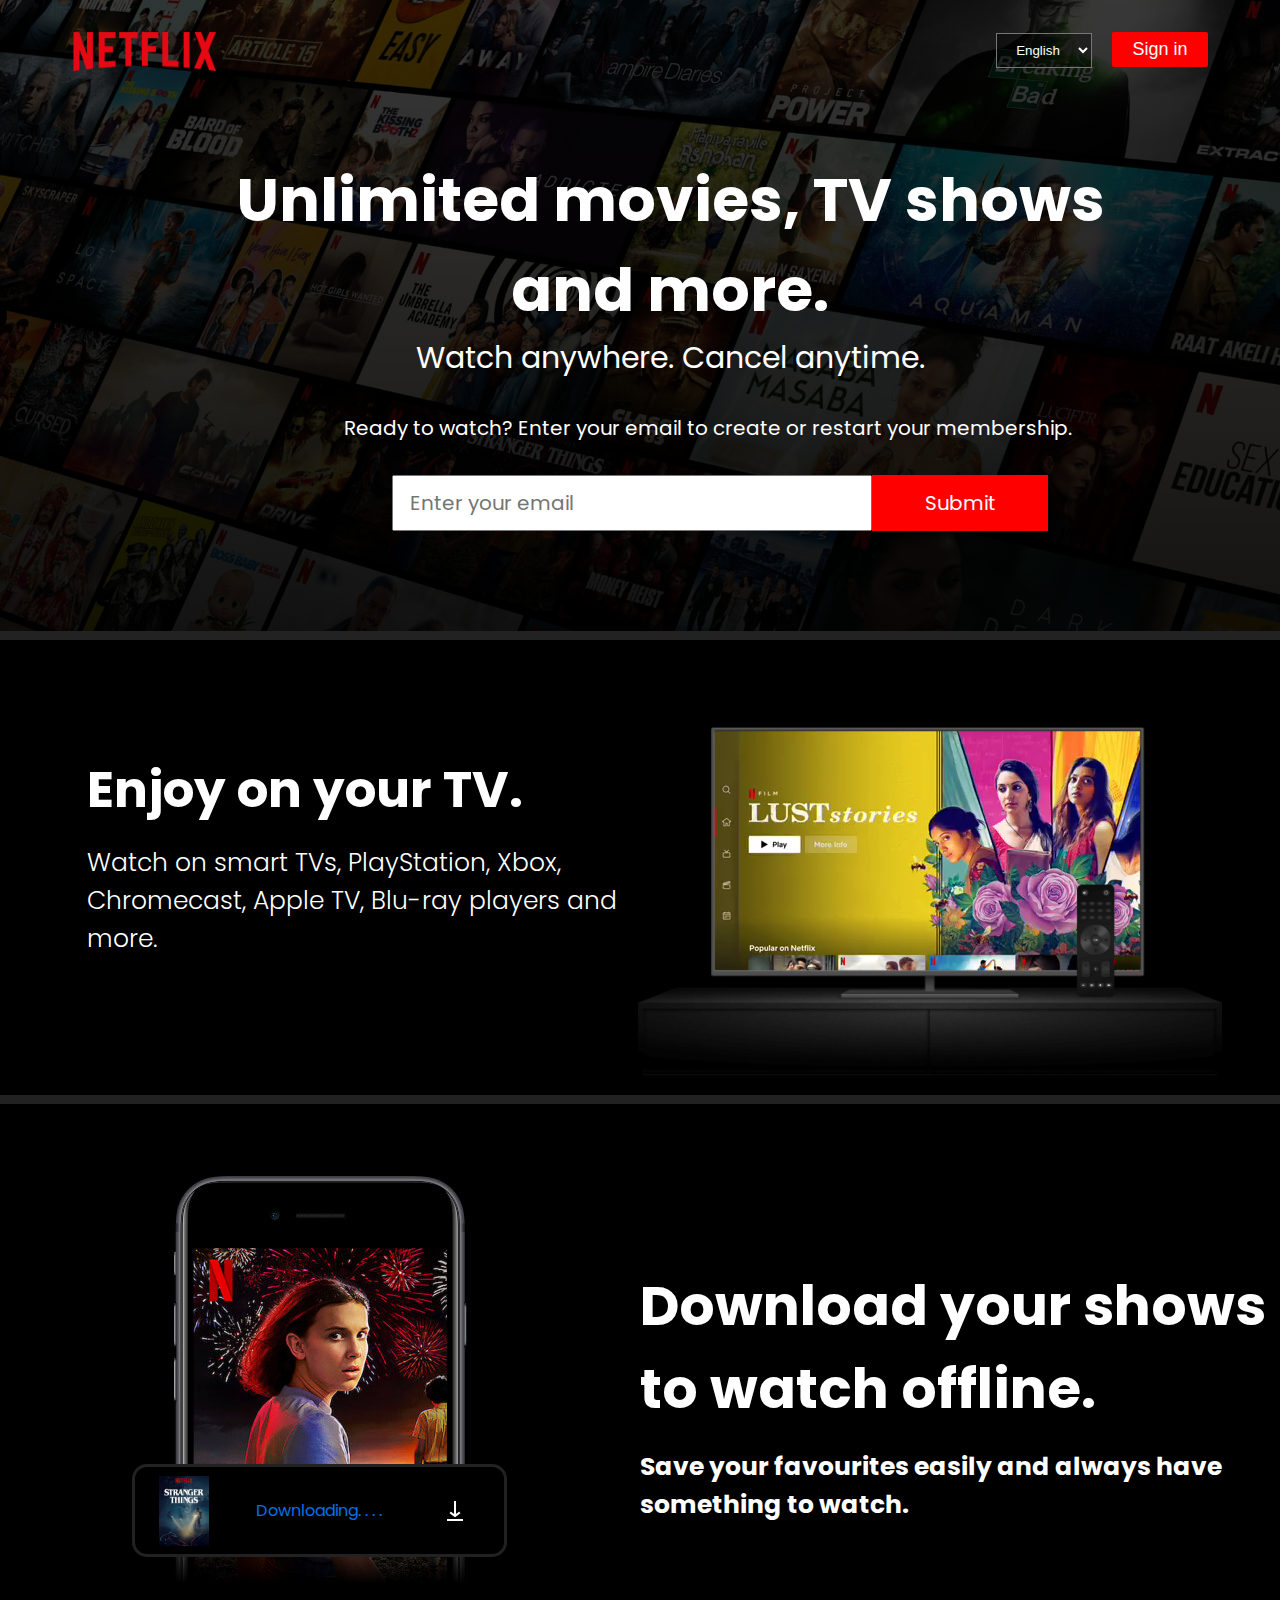
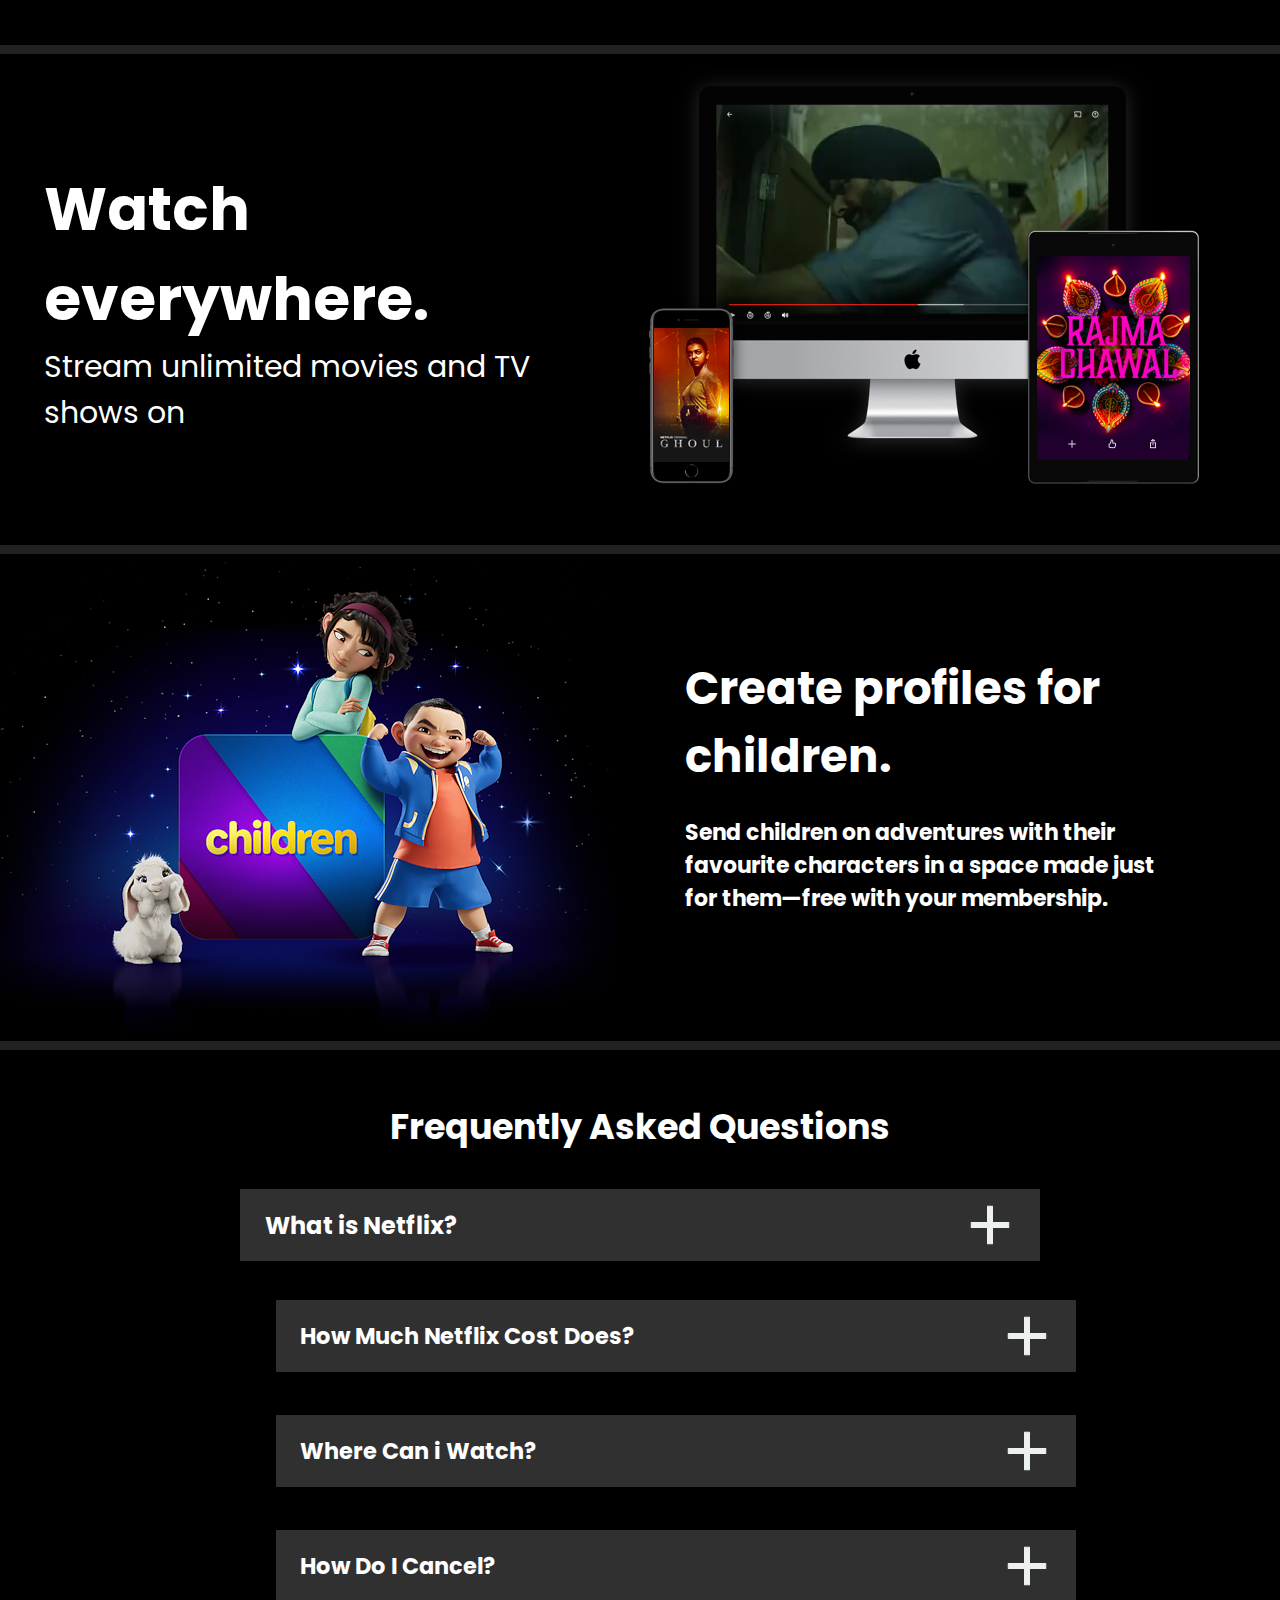
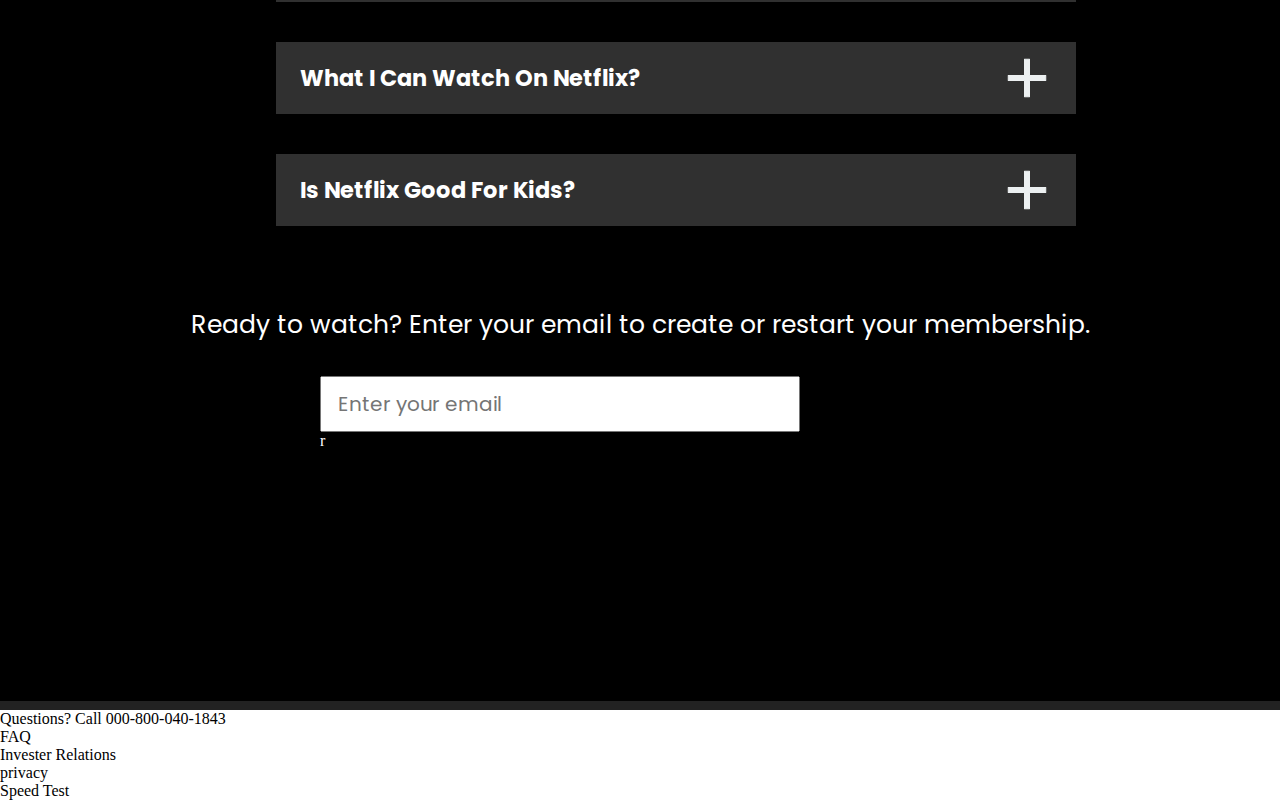
==== commit 47c18565: "Add files via upload" ====
--- a/index.html
+++ b/index.html
@@ -175,17 +175,30 @@
             </div>
         </div>
         </div>
-        <p style="text-align: center; font-size: 25px; font-family: 'Poppins', sans-serif;margin-top: 5rem;">Ready to watch? Enter your email to create or restart your membership.</p>
+        <p style="text-align: center; font-size: 25px; font-family: 'Poppins', sans-serif;margin-top: 5rem;">Ready to
+            watch? Enter your email to create or restart your membership.</p>
         <div class="search">
             <div class="center">
                 <form onsubmit="submit()" action="">
                     <input id="email" type="text" placeholder="Enter your email" required="@gmail.com">
-                    <input class="new_submit" type="submit" required="@gmail.com">
                 </form>
             </div>
-        </div>
-    </section>
-    <footer></footer>
+            <button class="for_msubmit">Sign in</button>r
+        </div>
+    </section>
+    <footer>
+        <div class="mainfooter">
+            <p>Questions? Call 000-800-040-1843</p>
+        </div>
+        <div class="1stfooter">
+            <ul>
+                <li>FAQ</li>
+                <li>Invester Relations</li>
+                <li>privacy</li>
+                <li>Speed Test</li>
+            </ul>
+        </div>
+    </footer>
     <script src="new.js"></script>
 </body>
 
--- a/pre-create.css
+++ b/pre-create.css
@@ -225,7 +225,7 @@
     cursor: pointer;
 }
 
-.accdata{
+.accdata {
     width: 50rem;
     height: 72px;
     display: flex;
@@ -239,7 +239,7 @@
     font-family: 'Poppins', sans-serif;
 }
 
-.accdata1{
+.accdata1 {
     width: 50rem;
     height: 312px;
     background-color: #303030;
@@ -333,7 +333,9 @@
     display: none;
 }
 
-
+.for_msubmit {
+    display: none;
+}
 
 
 /* =================================================== */
@@ -392,6 +394,10 @@
         cursor: pointer;
     }
 
+    .for_msubmit{
+      width: 10rem;
+      background-color: red;
+    }
 
     .second_section {
         height: 31rem;
@@ -433,7 +439,6 @@
         position: absolute;
         background-color: #000;
         height: 650px;
-padding-left: 21px;
     }
 
     .left {
@@ -443,7 +448,7 @@
 
     .left img {
         width: 393px;
-        margin: 250px 0px;
+        margin: 250px -8px;
     }
 
     .left_content {
@@ -457,7 +462,7 @@
         height: 82px;
         position: absolute;
         top: 520px;
-        left: 55px;
+        left: 45px;
         background-color: black;
         border-radius: 15px;
     }
@@ -538,47 +543,58 @@
         font-size: 19px;
     }
 
-/* ================================================================== */
-
-
-.accdata{
-width: 25rem;
-font-size: 13px;
-}
-.accdata_2{
-    width: 25rem;
-    margin: 41px 8px;
-    font-size: 13px;
-}
-.accdata_3{
-    width: 25rem;
-    margin: 41px 8px;
-    font-size: 13px;
-}
-.accdata_4{
-    width: 25rem;
-    margin: 41px 8px;
-    font-size: 13px;
-}
-.accdata_5{
-    width: 25rem;
-    margin: 41px 8px;
-    font-size: 13px;
-}
-.accdata_6{
-    width: 25rem;
-    margin: 41px 8px;
-    font-size: 13px;
-}
-.accdata1,.accdata2,.accdata3,.accdata4,.accdata5,.accdata6{
-    width: 25rem;
-  height: max-content;
-    background-color: #303030;
-    font-size: 22px;
-    font-family: 'Poppins', sans-serif;
-    padding: 4px 24px;
-    margin-left: 7px;
-    margin-bottom: -23px;
-    display: none;
-}
+    /* ================================================================== */
+
+
+    .accdata {
+        width: 22.2rem;
+        font-size: 11px;
+    }
+
+    .accdata_2 {
+        width: 22.2rem;
+        margin: 41px 8px;
+        font-size: 11px;
+    }
+
+    .accdata_3 {
+        width: 22.2rem;
+        margin: 41px 8px;
+        font-size: 11px;
+    }
+
+    .accdata_4 {
+        width: 22.2rem;
+        margin: 41px 8px;
+        font-size: 11px;
+    }
+
+    .accdata_5 {
+        width: 22.2rem;
+        margin: 41px 8px;
+        font-size: 11px;
+    }
+
+    .accdata_6 {
+        width: 22.2rem;
+        margin: 41px 8px;
+        font-size: 11px;
+    }
+
+    .accdata1,
+    .accdata2,
+    .accdata3,
+    .accdata4,
+    .accdata5,
+    .accdata6 {
+        width: 22.2rem;
+        height: max-content;
+        background-color: #303030;
+        font-size: 22px;
+        font-family: 'Poppins', sans-serif;
+        padding: 4px 24px;
+        margin-left: 7px;
+        margin-bottom: -23px;
+        display: none;
+    }
 }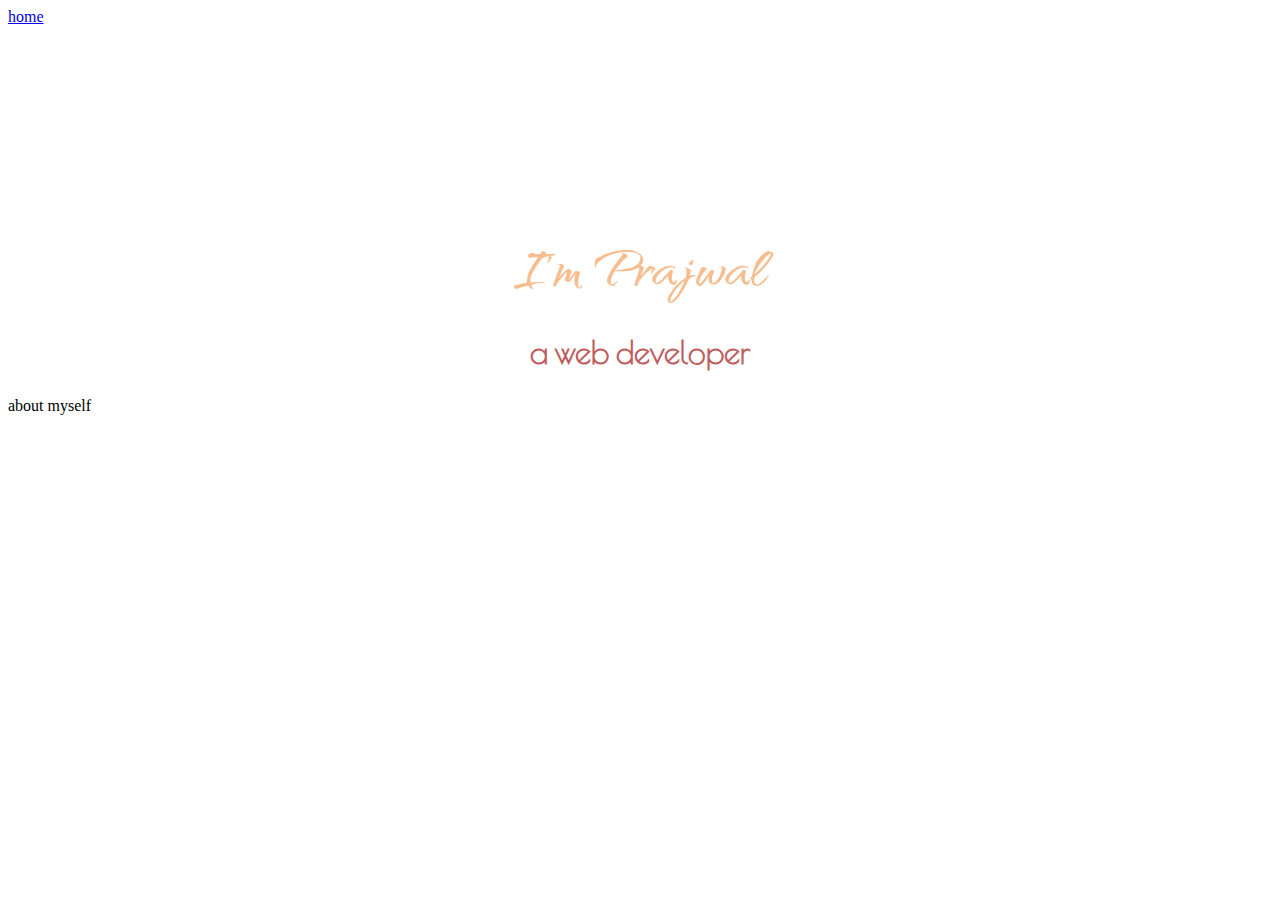
==== commit 2ea0100c: "Prajwal project" ====
--- a/index.html
+++ b/index.html
@@ -1,205 +1,31 @@
 <!DOCTYPE html>
 <html lang="en">
-
 <head>
     <meta charset="UTF-8">
     <meta http-equiv="X-UA-Compatible" content="IE=edge">
     <meta name="viewport" content="width=device-width, initial-scale=1.0">
     <link rel="stylesheet" href="style.css">
-    <link rel="stylesheet" href="pre-create.css">
-    <link href="https://fonts.googleapis.com/css2?family=Poppins:wght@200;300;400&display=swap" rel="stylesheet">
-    <title>Document</title>
+    <link rel="preconnect" href="https://fonts.googleapis.com">
+<link rel="preconnect" href="https://fonts.gstatic.com" crossorigin>
+<link href="https://fonts.googleapis.com/css2?family=Qwitcher+Grypen&display=swap" rel="stylesheet">
+<link href="https://fonts.googleapis.com/css2?family=Great+Vibes&family=Julius+Sans+One&family=Poiret+One&family=Qwitcher+Grypen&display=swap" rel="stylesheet">
+    <title>Prajwal Dhande</title>
 </head>
+<body>
+    <div>
+        <nav>
+            <a href="#">home</a>
+        </nav>
+    </div>
+    <div>
+        <h1>i'm prajwal</h1>
+        <h2>a web developer</h2>
+    </div>
+<main>
+    <div>
+       <p>about myself</p> 
+    </div>
+</main>
 
-<body>
-    <header>
-        <div class="main">
-            <div class="logo_button flex">
-                <div class="logo"><img src="images/logo.png" alt="" srcset=""></div>
-                <div class="right_buttons ">
-                    <div class="languages ">
-                        <label for="pet-select"><i class="fa fa-globe"></i></label>
-                        <select size="1" onclick="window.location.href=this.value;" id="pet-select">
-                            <option value="English">English</option>
-                            <option id="lang" value="https://www.netflix.com/in/">हिन्दी</option>
-                        </select>
-                        <button class="hedear_button">Sign in</button>
-                    </div>
-                </div>
-            </div>
-            <div class="center">
-                <div class="header_data grid-center">
-                    <h1>Unlimited movies, TV shows and more.</h1>
-                    <p>Watch anywhere. Cancel anytime.</p>
-                </div>
-                <p class="width-100">Ready to watch? Enter your email to create or restart your membership.</p>
-                <div class="search">
-                    <div class="center">
-                        <form onsubmit="submit()" action="">
-                            <input id="email" type="text" placeholder="Enter your email" required="@gmail.com">
-                            <input class="new_submit" type="submit" required="@gmail.com">
-                        </form>
-                    </div>
-                </div>
-            </div>
-    </header>
-    <section class="second_section">
-        <div class="tvsection">
-            <h1>Enjoy on your TV.</h1>
-            <h3>Watch on smart TVs, PlayStation, Xbox, Chromecast, Apple TV, Blu-ray players and more.</h3>
-        </div>
-        <div class="video_section">
-            <img src="images/tv.png" alt="" srcset="">
-            <video autoplay loop muted plays-inline>
-                <source src="images/1.m4v">
-            </video>
-        </div>
-    </section>
-    <section class="download">
-        <div class="left">
-            <img src="images/mobile.jpeg" alt="">
-        </div>
-        <div class="left_content">
-            <img src="images/boxshot.png" alt="" srcset="">
-            <p style="color:
-            #0071eb;">Downloading. . . .</p>
-            <img class="gif_img" src="images/download _anim.gif" alt="" srcset="">
-        </div>
-
-        <div class="right">
-            <h1>Download your shows to watch offline.</h1>
-            <br>
-            <h3>Save your favourites easily and always have something to watch.</h3>
-        </div>
-    </section>
-    <section class="section3">
-        <div class="section_data3">
-            <h1>Watch everywhere.</h1>
-            <p>Stream unlimited movies and TV shows on</p>
-        </div>
-        <div class="section3_section">
-            <img src="images/monitor.png" alt="" srcset="">
-            <video autoplay loop muted plays-inline>
-                <source src="images/2.m4v">
-            </video>
-        </div>
-    </section>
-    <section class="section4">
-        <div class="left_new">
-            <img src="images/kids.png" alt="">
-        </div>
-        <div class="right_new">
-            <h1>Create profiles for children.</h1>
-            <h3>Send children on adventures with their favourite characters in a space made just for them—free with your
-                membership.</h3>
-        </div>
-    </section>
-    <section class="accordition">
-        <h1>Frequently Asked Questions</h1>
-        <div class="accmain">
-            <div id="plus" class="accdata">
-                <h2>What is Netflix?</h2>
-                <img onclick="show()" id="plus" src="images/icons8-plus-50.png" alt="" srcset="">
-            </div>
-            <div id="nana1" class="accdata1">
-                <p>Netflix is a streaming service that offers a wide variety of award-winning TV shows, movies, anime,
-                    documentaries and more – on thousands of internet-connected devices<br>
-                    <br>
-                    You can watch as much as you want, whenever you want, without a single ad – all for one low monthly
-                    price. There's always something new to discover, and new TV shows and movies are added every week!
-                </p>
-            </div>
-            <div id="plus" class="accdata_2">
-                <h2>How Much Netflix Cost Does?</h2>
-                <img onclick="show2()" id="plus" src="images/icons8-plus-50.png" alt="" srcset="">
-            </div>
-            <div id="nana2" class="accdata2">
-                <p>Netflix is a streaming service that offers a wide variety of award-winning TV shows, movies, anime,
-                    documentaries and more – on thousands of internet-connected devices<br>
-                    <br>
-                    You can watch as much as you want, whenever you want, without a single ad – all for one low monthly
-                    price. There's always something new to discover, and new TV shows and movies are added every week!
-                </p>
-            </div>
-            <div id="plus" class="accdata_3">
-                <h2>Where Can i Watch?</h2>
-                <img onclick="show3()" id="plus" src="images/icons8-plus-50.png" alt="" srcset="">
-            </div>
-            <div id="nana3" class="accdata3">
-                <p>
-                    Watch anywhere, anytime. Sign in with your Netflix account to watch instantly on the web at
-                    netflix.com
-                    from your personal computer or on any internet-connected device that offers the Netflix app,
-                    including
-                    smart TVs, smartphones, tablets, streaming media players and game consoles.
-                    <br><br>
-                    You can also download your favourite shows with the iOS, Android, or Windows 10 app. Use downloads
-                    to
-                    watch while you're on the go and without an internet connection. Take Netflix with you anywhere.
-                </p>
-            </div>
-            <div id="plus" class="accdata_4">
-                <h2>How Do I Cancel?</h2>
-                <img onclick="show4()" id="plus" src="images/icons8-plus-50.png" alt="" srcset="">
-            </div>
-            <div id="nana4" class="accdata4">
-                <p>
-                    Netflix is flexible. There are no annoying contracts and no commitments. You can easily cancel your
-                    account online in two clicks. There are no cancellation fees – start or stop your account anytime.
-                </p>
-            </div>
-
-            <div id="plus" class="accdata_5">
-                <h2>What I Can Watch On Netflix?</h2>
-                <img onclick="show5()" id="plus" src="images/icons8-plus-50.png" alt="" srcset="">
-            </div>
-            <div id="nana5" class="accdata5">
-                <p>
-                    Netflix is flexible. There are no annoying contracts and no commitments. You can easily cancel your
-                    account online in two clicks. There are no cancellation fees – start or stop your account anytime.
-                </p>
-            </div>
-
-
-            <div id="plus" class="accdata_6">
-                <h2>Is Netflix Good For Kids?</h2>
-                <img onclick="show6()" id="plus" src="images/icons8-plus-50.png" alt="" srcset="">
-            </div>
-            <div id="nana6" class="accdata6">
-                <p>The Netflix Kids experience is included in your membership to give parents control while kids enjoy
-                    family-friendly TV shows and films in their own space.
-
-                    Kids profiles come with PIN-protected parental controls that let you restrict the maturity rating of
-                    content kids can watch and block specific titles you don’t want kids to see.
-                </p>
-            </div>
-        </div>
-        </div>
-        <p style="text-align: center; font-size: 25px; font-family: 'Poppins', sans-serif;margin-top: 5rem;">Ready to
-            watch? Enter your email to create or restart your membership.</p>
-        <div class="search">
-            <div class="center">
-                <form onsubmit="submit()" action="">
-                    <input id="email" type="text" placeholder="Enter your email" required="@gmail.com">
-                </form>
-            </div>
-            <button class="for_msubmit">Sign in</button>r
-        </div>
-    </section>
-    <footer>
-        <div class="mainfooter">
-            <p>Questions? Call 000-800-040-1843</p>
-        </div>
-        <div class="1stfooter">
-            <ul>
-                <li>FAQ</li>
-                <li>Invester Relations</li>
-                <li>privacy</li>
-                <li>Speed Test</li>
-            </ul>
-        </div>
-    </footer>
-    <script src="new.js"></script>
 </body>
-
 </html>--- a/style.css
+++ b/style.css
@@ -1,269 +1,17 @@
-body {
-    overflow-x: hidden;
+h1{
+    font-family: 'Qwitcher Grypen', cursive;
+    text-transform: capitalize;
+    text-align: center;
+    margin: 200px auto 0;
+    font-size: 4.5rem;
+    color: #f4a261;
+    opacity: 0.70;
 }
-
-.main {
-    height: 40rem;
-    background: linear-gradient(rgba(0, 0, 0, 0.7), rgba(0, 0, 0, 0.9)), url(images/banner.jpeg);
-    background-repeat: no-repeat;
-    background-size: cover;
-    padding: 0rem 4.5rem;
-    border-bottom: 0.6rem solid #222222;
-    /* z-index: -100; */
+h2{
+   
+    font-family:  'Poiret One', cursive;
+    text-align: center;
+    font-size: 2rem;
+    color: rgb(165, 25, 25);
+    opacity: 0.70;
 }
-
-.logo img {
-    width: 9rem;
-}
-
-#pet-select {
-    height: 2.2rem;
-    width: 6rem;
-
-}
-
-#pet-select {
-    background: transparent;
-    color: white;
-    background-color:
-        rgba(0, 0, 0, 0.4);
-    text-align: center;
-    cursor: pointer;
-}
-
-.hedear_button {
-    background-color: red;
-    color: white;
-    width: 6rem;
-    height: 2.2rem;
-    border: none;
-    margin-left: 1rem;
-    font-size: 18px;
-    border-radius: 2px;
-    cursor: pointer;
-}
-
-.header_data {
-    max-width: 90%;
-}
-
-input {
-    width: 30rem;
-    height: 3.5rem;
-    padding: 0 1rem;
-    font-family: 'Poppins', sans-serif;
-    font-size: 20px;
-    outline: none;
-
-}
-
-.new_submit {
-    width: 11rem;
-    height: 3.5rem;
-    padding: 0 1rem;
-    font-family: 'Poppins', sans-serif;
-    font-size: 20px;
-    outline: none;
-    position: absolute;
-    border: none;
-    background-color: red;
-    color: white;
-
-}
-
-.search {
-    margin-top: 2rem;
-    margin-left: 20rem;
-}
-
-.center {
-    margin-right: 100px;
-}
-
-.section3_section {}
-
-
-
-
-
-
-
-
-
-
-
-
-
-
-
-
-
-
-
-
-
-
-
-
-
-
-
-/* =================================================== */
-@media only screen and (max-width: 600px) {
-    .main {
-        padding: 0;
-        height: 45rem;
-    }
-
-    .flex {
-        width: 100%;
-        display: flex;
-        justify-content: space-around;
-        padding-top: 2rem;
-        margin: auto;
-
-    }
-
-    .grid-center h1 {
-        width: 170%;
-        display: grid;
-        place-items: center;
-        font-size: 34px;
-        color: white;
-        font-family: 'Poppins', sans-serif;
-        text-align: center;
-    }
-
-    .header_data p {
-        margin-top: 1rem;
-    }
-
-    .width-100 {
-        width: 100%;
-        font-size: 20px;
-        color: white;
-        font-family: 'Poppins', sans-serif;
-        margin-left: 3rem;
-        margin-top: 2rem;
-        text-align: center;
-    }
-
-    .search {
-        margin: 0rem;
-    }
-
-    input {
-        width: 21rem;
-        height: 3.5rem;
-        padding: 0px 2rem;
-        font-family: 'Poppins', sans-serif;
-        font-size: 20px;
-        outline: none;
-        margin: 26px 20px;
-    }
-
-    .search_button {
-        width: 12rem;
-        margin-left: 100px;
-    }
-
-
-
-}
-
-
-
-
-
-
-
-
-
-
-
-
-
-
-
-
-
-
-
-
-
-
-
-
-
-
-
-
-
-
-
-
-
-
-
-
-
-
-
-
-
-
-
-
-
-
-
-
-
-
-
-
-
-
-
-
-
-
-
-
-
-
-
-
-
-
-
-
-
-
-
-/* ============================================= responsive ==============================================*/
-@media only screen and (max-width: 600px) {
-
-
-    .main {
-        padding: 0;
-    }
-
-    .flex {
-        display: flex;
-        justify-content: space-between;
-        padding-top: 2rem;
-
-    }
-
-    .grid-center {
-        display: grid;
-        place-items: center;
-        font-size: 15px;
-        color: white;
-        padding-top: 5rem;
-        margin-left: 0.5rem;
-        font-family: 'Poppins', sans-serif;
-        text-align: center;
-    }
-}